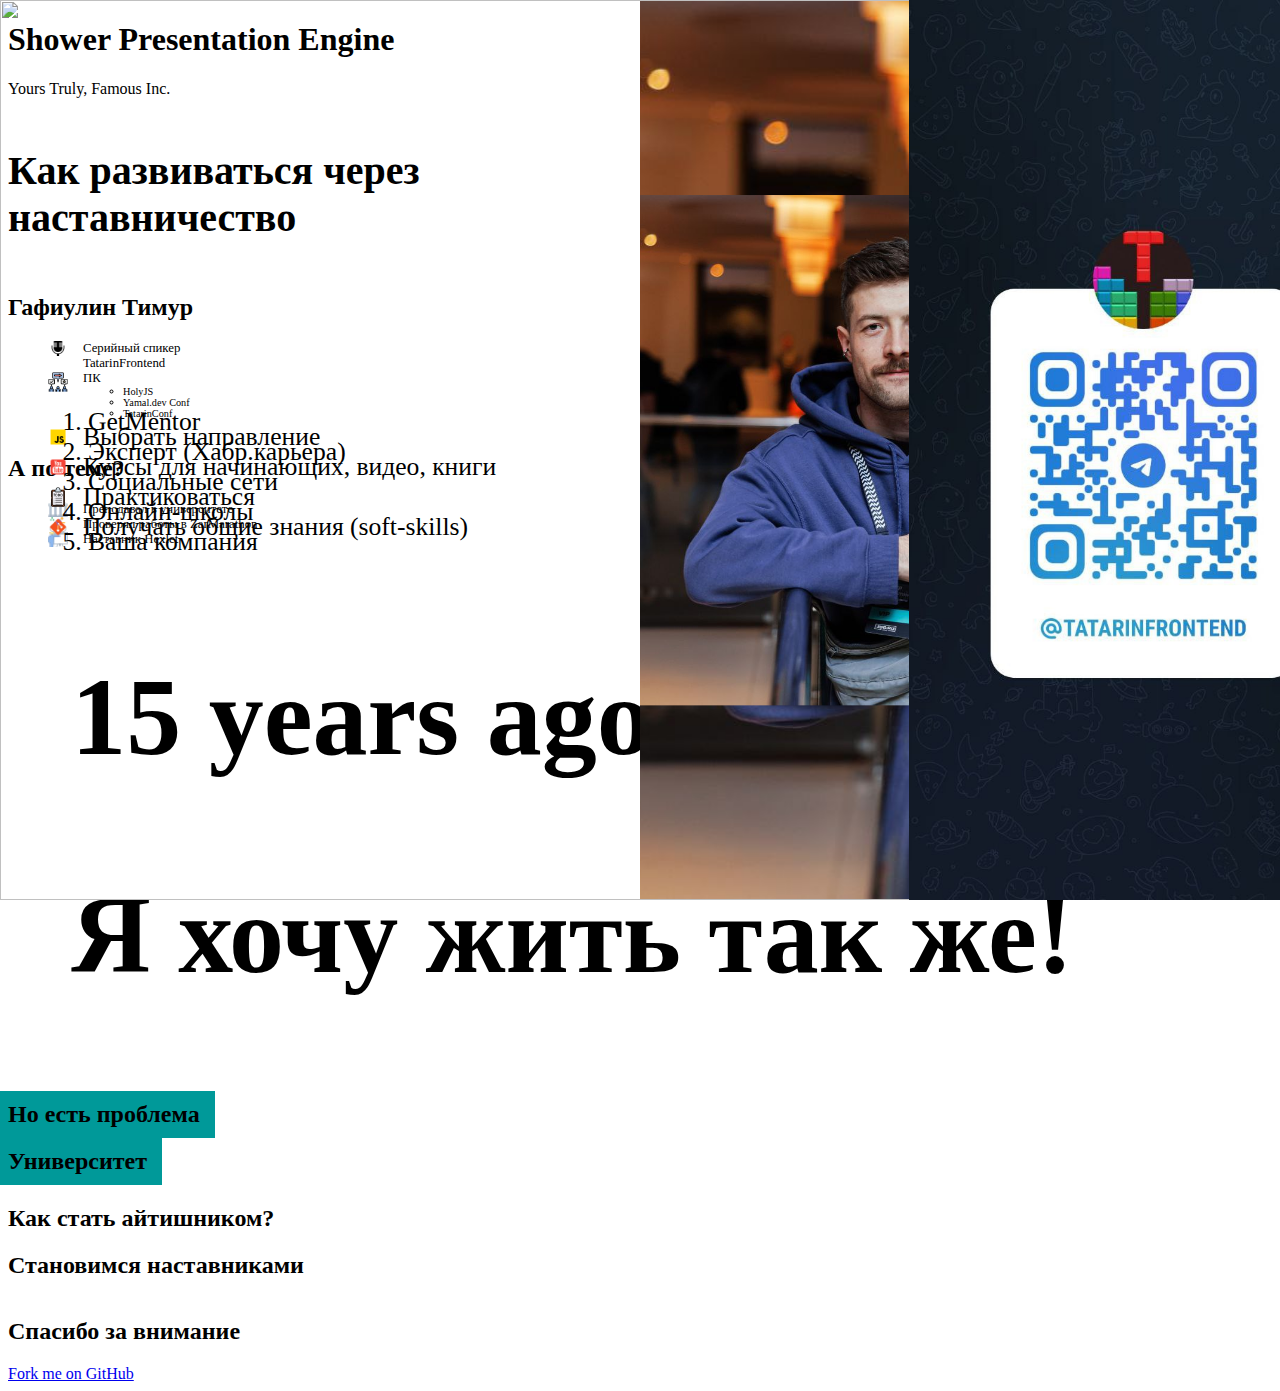
==== index.html @ b048e574 "init" ====
<!DOCTYPE html>
<html lang="en">
<head>
    <title>Shower Presentation Engine</title>
    <meta charset="utf-8">
    <meta name="viewport" content="width=device-width, initial-scale=1">
    <link rel="stylesheet" href="node_modules/@shower/ribbon/styles/styles.css">
    <link rel="stylesheet" href="./styles.css">
    <style>
        .shower {
            --slide-ratio: calc(16 / 9);
        }
    </style>
</head>
<body class="shower list">

    <header class="caption">
        <h1>Shower Presentation Engine</h1>
        <p>Yours Truly, Famous Inc.</p>
    </header>

    <section class="slide text-with-image">
        <div>
            <h2 style="font-size: 40px;">Как развиваться через наставничество</h2>
        </div>
        <img src="./pictures/avatar.png" alt="Avatar" style="height: 100%; width: auto;">
    </section>

    <section class="slide text-with-image">
        <div>
            <h2>Гафиулин Тимур</h2>
            <ul class="icons next">
                <li class="icon podcast">Серийный спикер</li>
                <li class="icon twitter next">TatarinFrontend</li>
                <li class="icon culture next" style="background-position: 0 5%;">ПК<ul>
                    <li class="next">HolyJS</li>
                    <li class="next">Yamal.dev Conf</li>
                    <li class="next">TatarinConf</li>
                </ul></li>
            </ul>
        </div>
        <img class="present-img" src="./pictures/avatar.png" alt="Avatar">
    </section>

    <section class="slide text-with-image">
        <div>
            <h2>А по теме?</h2>
            <ul class="icons next">
                <li class="icon university">Преподавал в университете</li>
                <li class="icon marathon next">Проверял работы в ZarMarathon</li>
                <li class="icon teacher next">Наставник Hexlet</li>
            </ul>
        </div>
        <img class="present-img" src="./pictures/avatar.png" alt="Avatar">
    </section>

    <section class="slide">
        <h2 class="shout shrink">15 years ago</h2>
    </section>

    <section class="slide h-fullimage">
        <img src="./pictures/productive.png">
    </section>

    <section class="slide">
        <h2 class="shout shrink">Я хочу жить так же!</h2>
    </section>

    <section class="slide h-fullimage">
        <h2 class="shrink">Но есть проблема</h2>
        <img src="./pictures/rodigino.jpeg">
    </section>

    <section class="slide h-fullimage">
        <h2 class="shrink">Университет</h2>
        <img src="./pictures/university.jpeg">
    </section>


    <section class="slide">
        <div>
            <h2>Как стать айтишником?</h2>
            <ul class="icons center">
                <li class="icon javascript next">Выбрать направление</li>
                <li class="icon youtube next">Курсы для начинающих, видео, книги</li>
                <li class="icon todo next">Практиковаться</li>
                <li class="icon git next">Получать общие знания (soft-skills)</li>
            </ul>
        </div>
    </section>


    <section class="slide">
        <div>
            <h2>Становимся наставниками</h2>
            <ul class="center">
                <ol>
                    <li class="next">GetMentor</li>
                    <li class="next">Эксперт (Хабр.карьера)</li>
                    <li class="next">Социальные сети</li>
                    <li class="next">Онлайн-школы</li>
                    <li class="next">Ваша компания</li>
                </ol>
            </ul>
        </div>
    </section>

    <section class="slide text-with-image">
        <div>
            <h2 class="shrink">Спасибо за внимание</h2>
        </div>
        <img src="./pictures/qr_telegram.jpg" alt="Avatar" style="height: 100%; left: 71%; width: auto;">
    </section>

    <footer class="badge">
        <a href="https://github.com/shower/shower">Fork me on GitHub</a>
    </footer>

    <div class="progress"></div>

    <script src="node_modules/@shower/core/dist/shower.js"></script>
    <!-- Copyright © 2023 Yours Truly, Famous Inc. -->

</body>
</html>
---- styles.css ----
@import url('./icons/icons.css');

.slide h2 {
    color: #000;
}

.paddings {
    padding: 0;
}

/* .slide:first-of-type:after {
    background: none;
    color: transparent
}

.slide:after {
    top: auto;
    bottom: -10px;
    left: 30px;
    right: auto;
    background: none;
    color: #000;
} */

.slide .shout {
    font-size: 110px;
    padding: 0 5%;
    box-sizing: border-box;
}

.slide.label-header h2 {
    display: inline-block;
    background: rgba(60,122,110,0.8);
    padding: 12px;
    font-family: 'Actay Wide', sans-serif;
    font-size: 35px;
    color: #efefef;
}

.slide.label-header h2.shout {
    margin-left: 0;
    padding: 20px 0;
    font-size: 52px;
    color: #efefef;
    border: none;
    background: none;
}

.slide.label-header.bg h2 {
    background: none;
    padding: 0;
    color: #efefef;
}

.bg10 img {
    height: auto!important;
    width: 70%;
}

.bg8 img {
    height: auto!important;
    width: 40%;
}

.slide {
    padding: 35px var(--slide-side) 0;
}

.h-image img {
    position: absolute;
    top: 50%;
    left: 50%;
    transform: translate(-50%, -50%);
    max-height: 320px;
}

.h-fullimage h2 {
    position: relative;
    z-index: 1;
    background-color: #009999;
    display: inline-block;
    padding: 10px 15px;
    margin: 0 -15px;
}

.h-fullimage img {
    position: absolute;
    top: 50%;
    left: 50%;
    transform: translate(-50%, -50%);
    height: 100%;
    width: 100%;
    object-fit: cover;
    z-index: 0;
}

.double-image {
    display: flex;
    padding: 0;
}

.double-image img {
    width: 50%;
    height: 100%;
    object-fit: cover;
}

.text-with-image {
    padding: 0;
    display: flex;
}

.text-with-image > *:first-child {
    padding: 75px 0 75px calc(var(--slide-side) / 2);
    align-self: center;
    width: 50%;
    box-sizing: border-box;
}

.text-with-image > img {
    height: auto;
    width: 50%;
    position: absolute;
    top: 50%;
    left: 50%;
    transform: translateY(-50%);
}

.present-img {
    max-width: 40%;
    left: 55%;
}

li {
    font-size: 80%;
}

#slide55::after,
#slide56::after {
    visibility: hidden;
}

ul.center {
    position: absolute;
    top: 50%;
    transform: translateY(-50%);
font-size: 2rem;
}
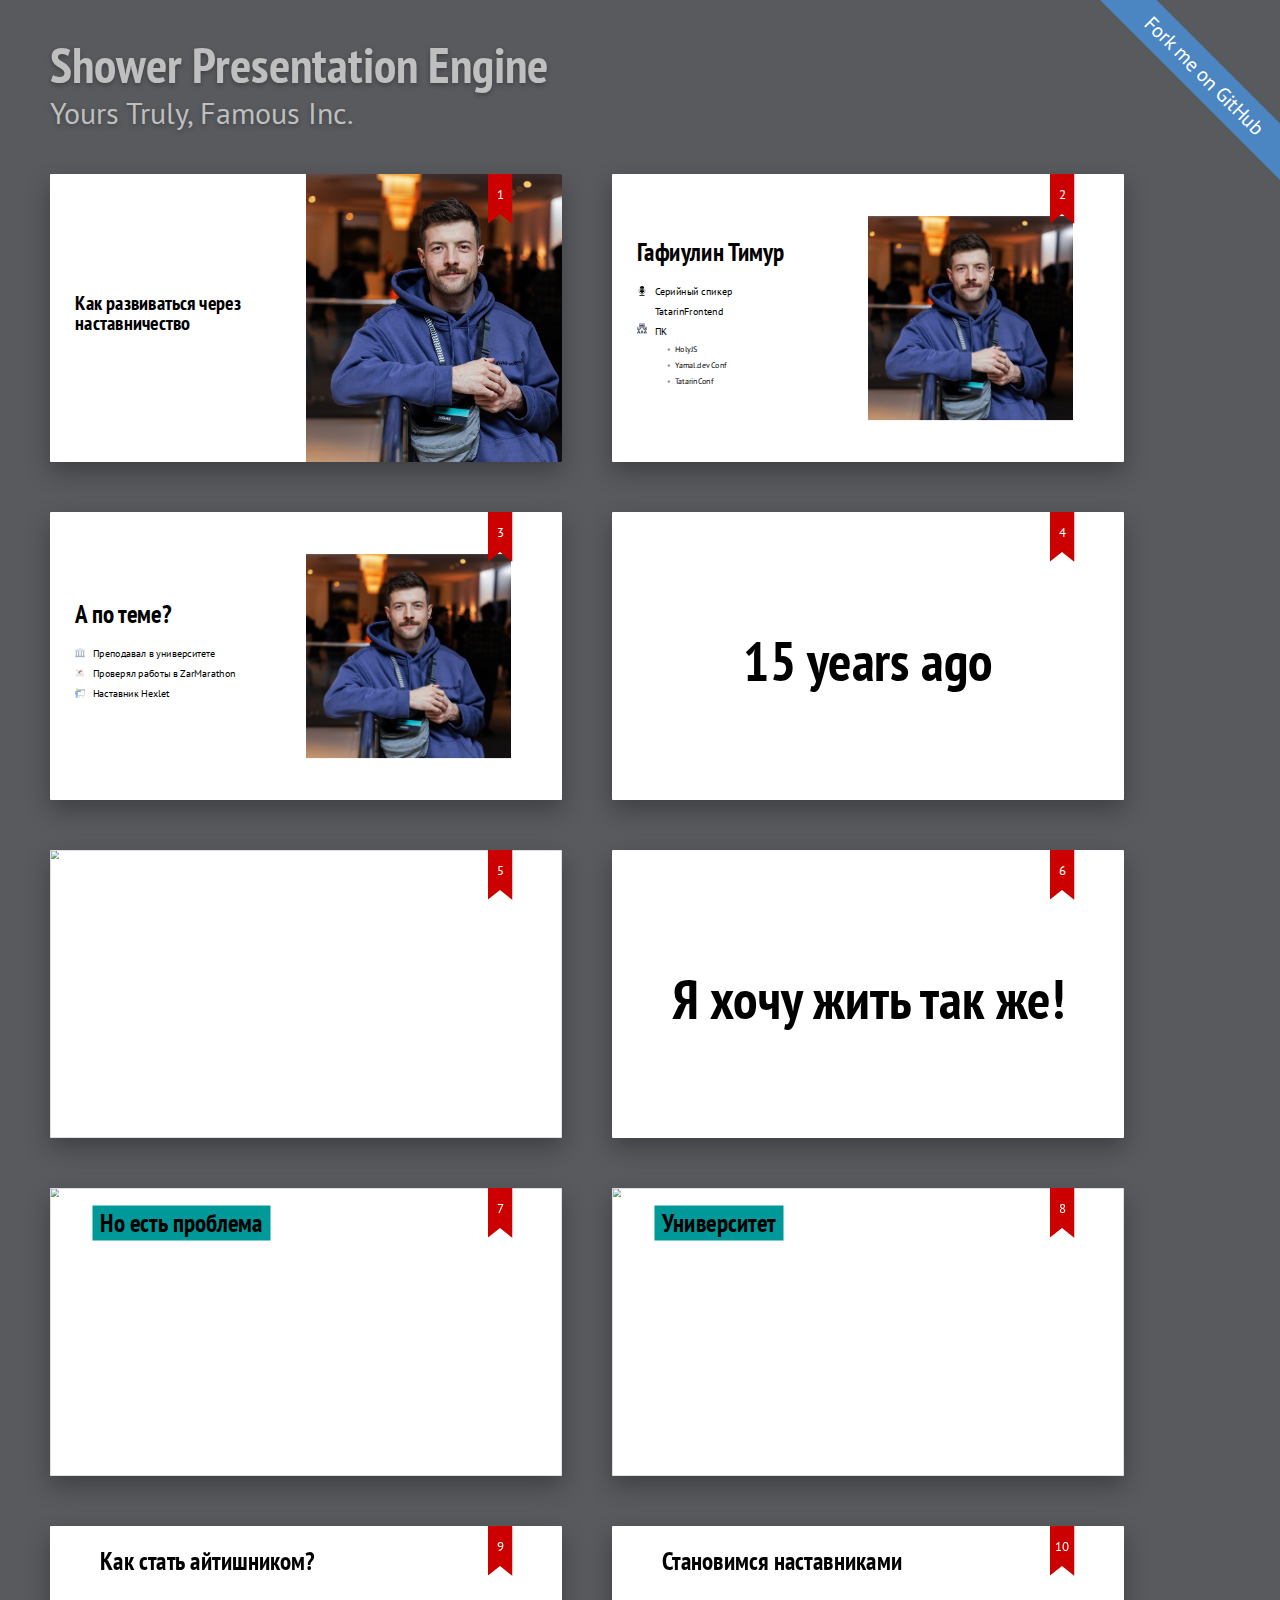
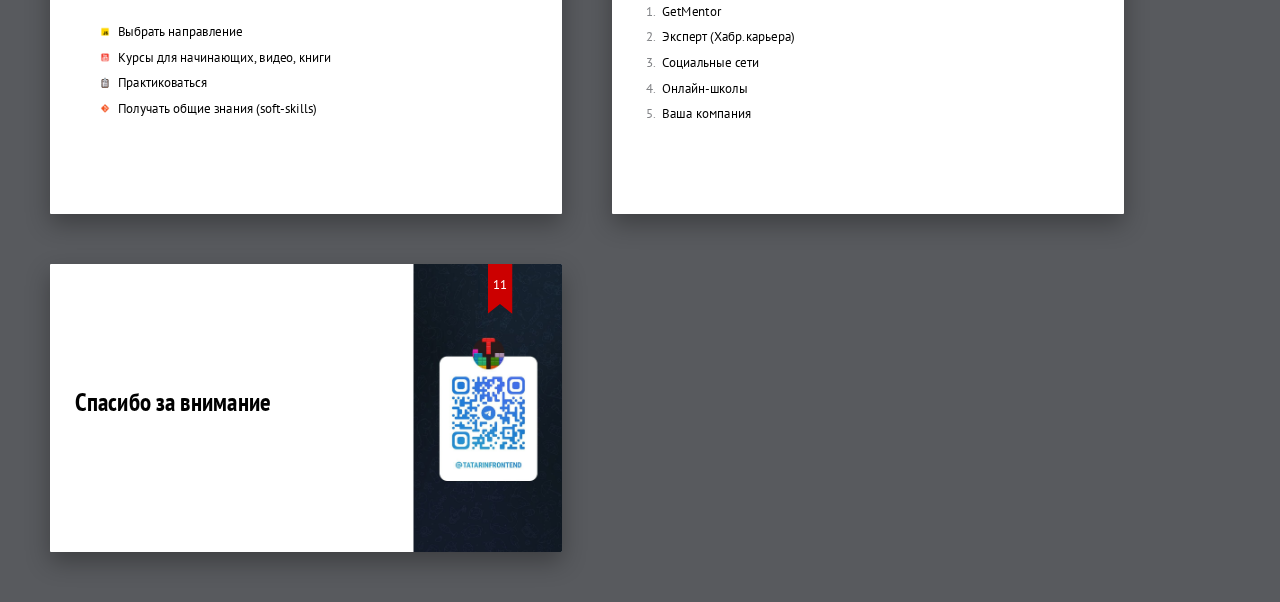
==== commit e6c30834: "Updates" ====
--- a/index.html
+++ b/index.html
@@ -4,7 +4,7 @@
     <title>Shower Presentation Engine</title>
     <meta charset="utf-8">
     <meta name="viewport" content="width=device-width, initial-scale=1">
-    <link rel="stylesheet" href="node_modules/@shower/ribbon/styles/styles.css">
+    <link rel="stylesheet" href="shower/themes/ribbon/styles/styles.css">
     <link rel="stylesheet" href="./styles.css">
     <style>
         .shower {
@@ -118,7 +118,7 @@
 
     <div class="progress"></div>
 
-    <script src="node_modules/@shower/core/dist/shower.js"></script>
+    <script src="shower/shower.js"></script>
     <!-- Copyright © 2023 Yours Truly, Famous Inc. -->
 
 </body>
--- a/shower/themes/ribbon/styles/styles.css
+++ b/shower/themes/ribbon/styles/styles.css
@@ -0,0 +1,9 @@
+/* Styles */
+
+@import 'fonts.css';
+@import 'shower/shower.css';
+@import 'blocks/badge.css';
+@import 'blocks/caption.css';
+@import 'blocks/progress.css';
+@import 'blocks/region.css';
+@import 'slide/slide.css';
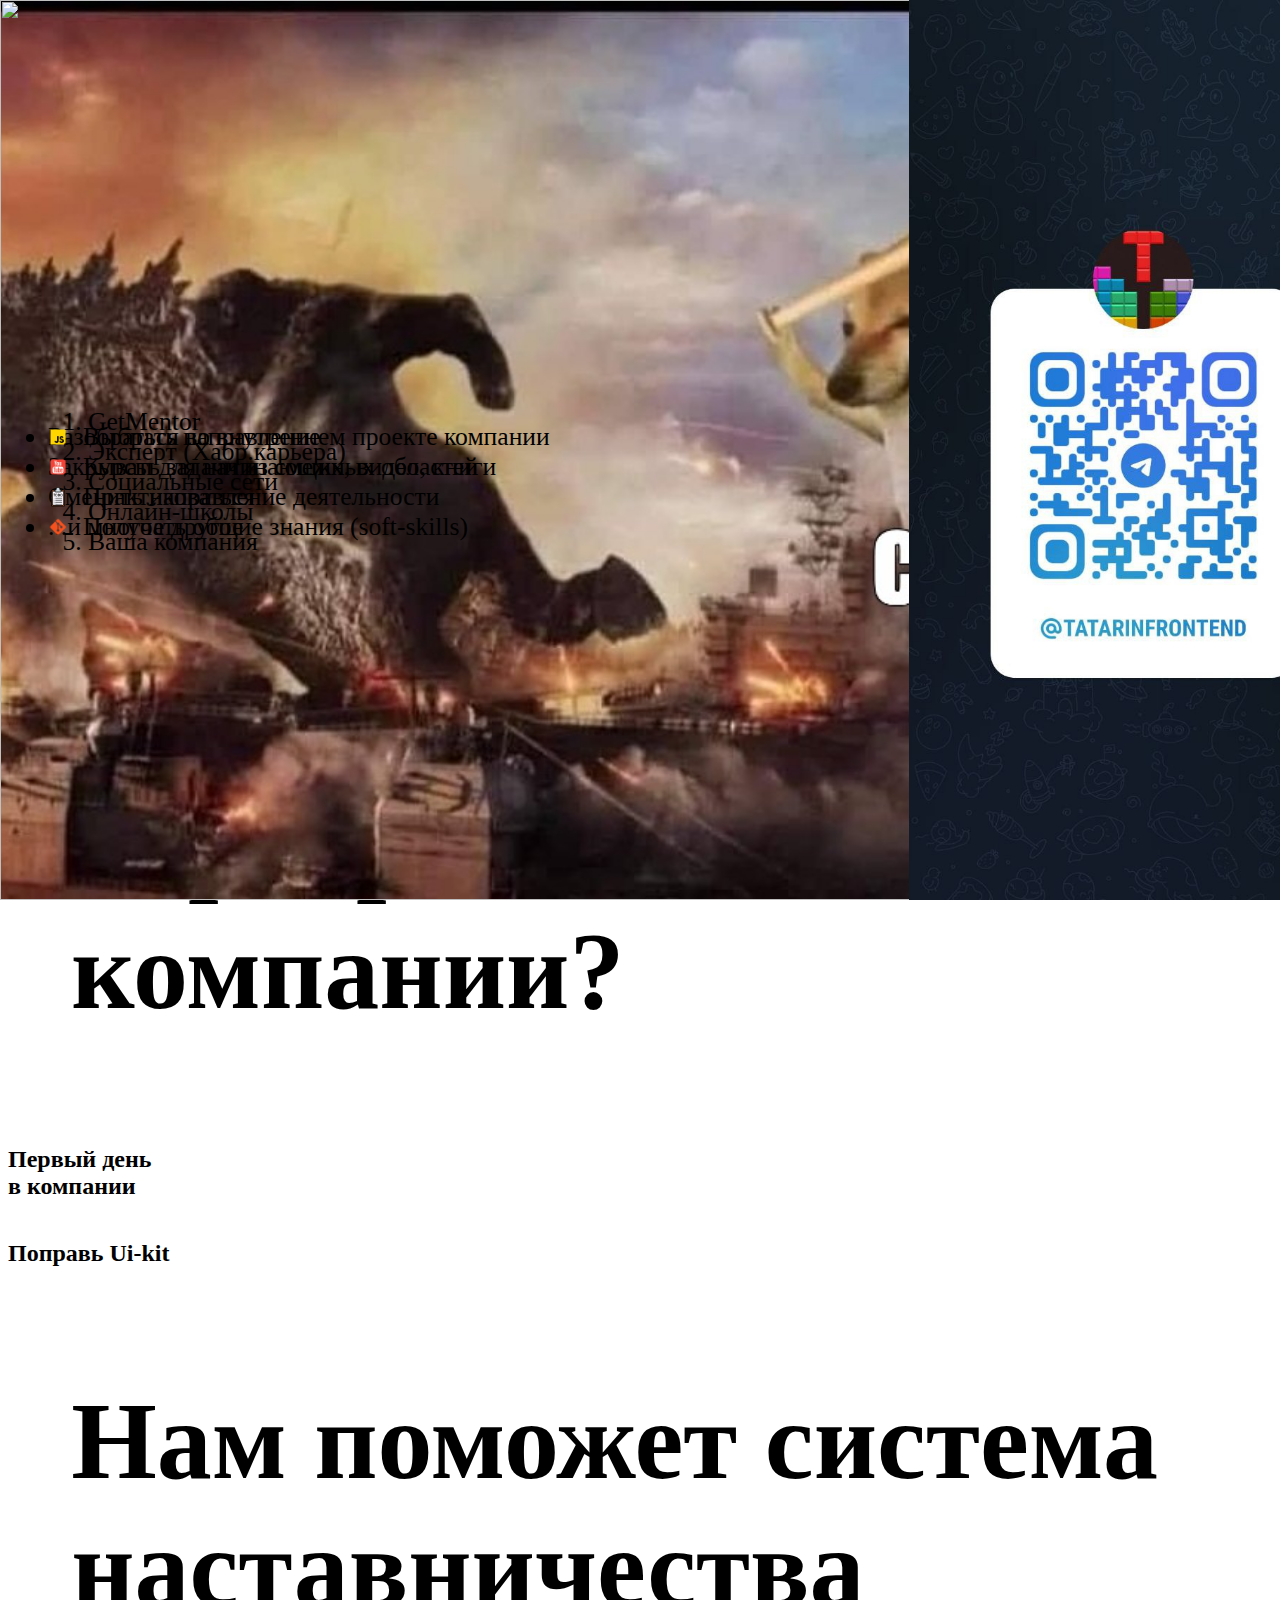
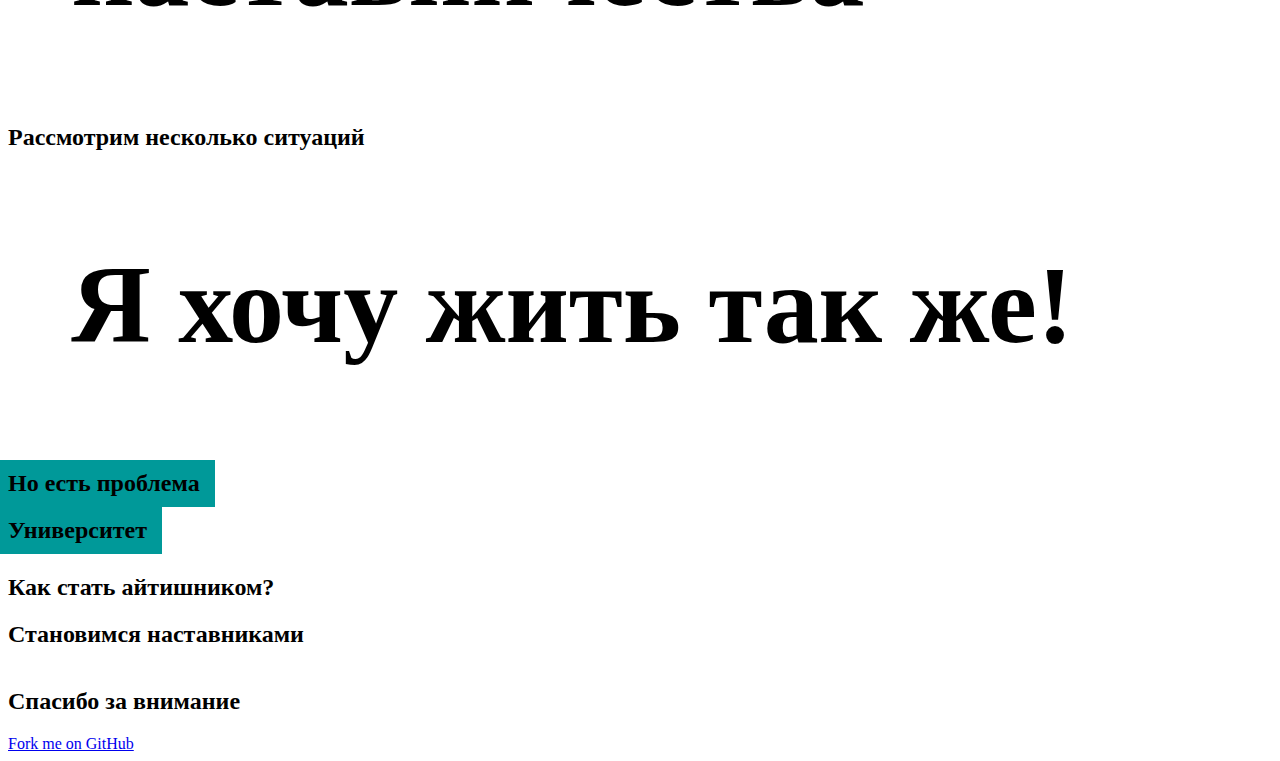
==== commit fcf6ae2c: "step1" ====
--- a/index.html
+++ b/index.html
@@ -4,7 +4,7 @@
     <title>Shower Presentation Engine</title>
     <meta charset="utf-8">
     <meta name="viewport" content="width=device-width, initial-scale=1">
-    <link rel="stylesheet" href="shower/themes/ribbon/styles/styles.css">
+    <link rel="stylesheet" href="node_modules/@shower/ribbon/styles/styles.css">
     <link rel="stylesheet" href="./styles.css">
     <style>
         .shower {
@@ -21,7 +21,7 @@
 
     <section class="slide text-with-image">
         <div>
-            <h2 style="font-size: 40px;">Как развиваться через наставничество</h2>
+            <h2 style="font-size: 40px;">Системы наставничества в IT-компаниях</h2>
         </div>
         <img src="./pictures/avatar.png" alt="Avatar" style="height: 100%; width: auto;">
     </section>
@@ -31,7 +31,7 @@
             <h2>Гафиулин Тимур</h2>
             <ul class="icons next">
                 <li class="icon podcast">Серийный спикер</li>
-                <li class="icon twitter next">TatarinFrontend</li>
+                <li class="icon telegram next">TatarinFrontend</li>
                 <li class="icon culture next" style="background-position: 0 5%;">ПК<ul>
                     <li class="next">HolyJS</li>
                     <li class="next">Yamal.dev Conf</li>
@@ -47,7 +47,7 @@
             <h2>А по теме?</h2>
             <ul class="icons next">
                 <li class="icon university">Преподавал в университете</li>
-                <li class="icon marathon next">Проверял работы в ZarMarathon</li>
+                <li class="icon marathon next">Занимался обучением стажёров</li>
                 <li class="icon teacher next">Наставник Hexlet</li>
             </ul>
         </div>
@@ -55,8 +55,48 @@
     </section>
 
     <section class="slide">
-        <h2 class="shout shrink">15 years ago</h2>
+        <h2 class="shout shrink">Как выглядит карьерный путь в IT-компании?</h2>
     </section>
+
+    <section class="slide text-with-image">
+        <div>
+            <h2 class="shrink">Первый день<br />в компании</h2>
+        </div>
+        <img src="./pictures/stacher.jpg" alt="Avatar" style="height: 100%; left: 50%; top: 52%; width: auto;">
+    </section>
+
+    <section class="slide text-with-image">
+        <div>
+            <h2 class="shrink">Поправь Ui-kit</h2>
+        </div>
+        <img src="./pictures/ui-kit.webp" alt="Avatar" style="height: 100%; left: 40%; top: 52%; width: auto;">
+    </section>
+
+    <section class="slide h-fullimage">
+        <img src="./pictures/change-team.jpg" alt="Avatar">
+    </section>
+
+    <section class="slide h-fullimage">
+        <img src="./pictures/change-stack.jpg" alt="Avatar">
+    </section>
+
+    <section class="slide">
+        <h2 class="shout shrink">Нам поможет система наставничества</h2>
+    </section>
+
+    <section class="slide">
+        <div>
+            <h2>Рассмотрим несколько ситуаций</h2>
+            <ul class=" center">
+                <li class="icon next">Разобраться во внутреннем проекте компании</li>
+                <li class="icon next">Закрывать задачи из смежных областей</li>
+                <li class="icon next">Сменить направление деятельности</li>
+                <li class="icon next">...и многое другое</li>
+            </ul>
+        </div>
+    </section>
+
+
 
     <section class="slide h-fullimage">
         <img src="./pictures/productive.png">
@@ -118,7 +158,7 @@
 
     <div class="progress"></div>
 
-    <script src="shower/shower.js"></script>
+    <script src="node_modules/@shower/core/dist/shower.js"></script>
     <!-- Copyright © 2023 Yours Truly, Famous Inc. -->
 
 </body>
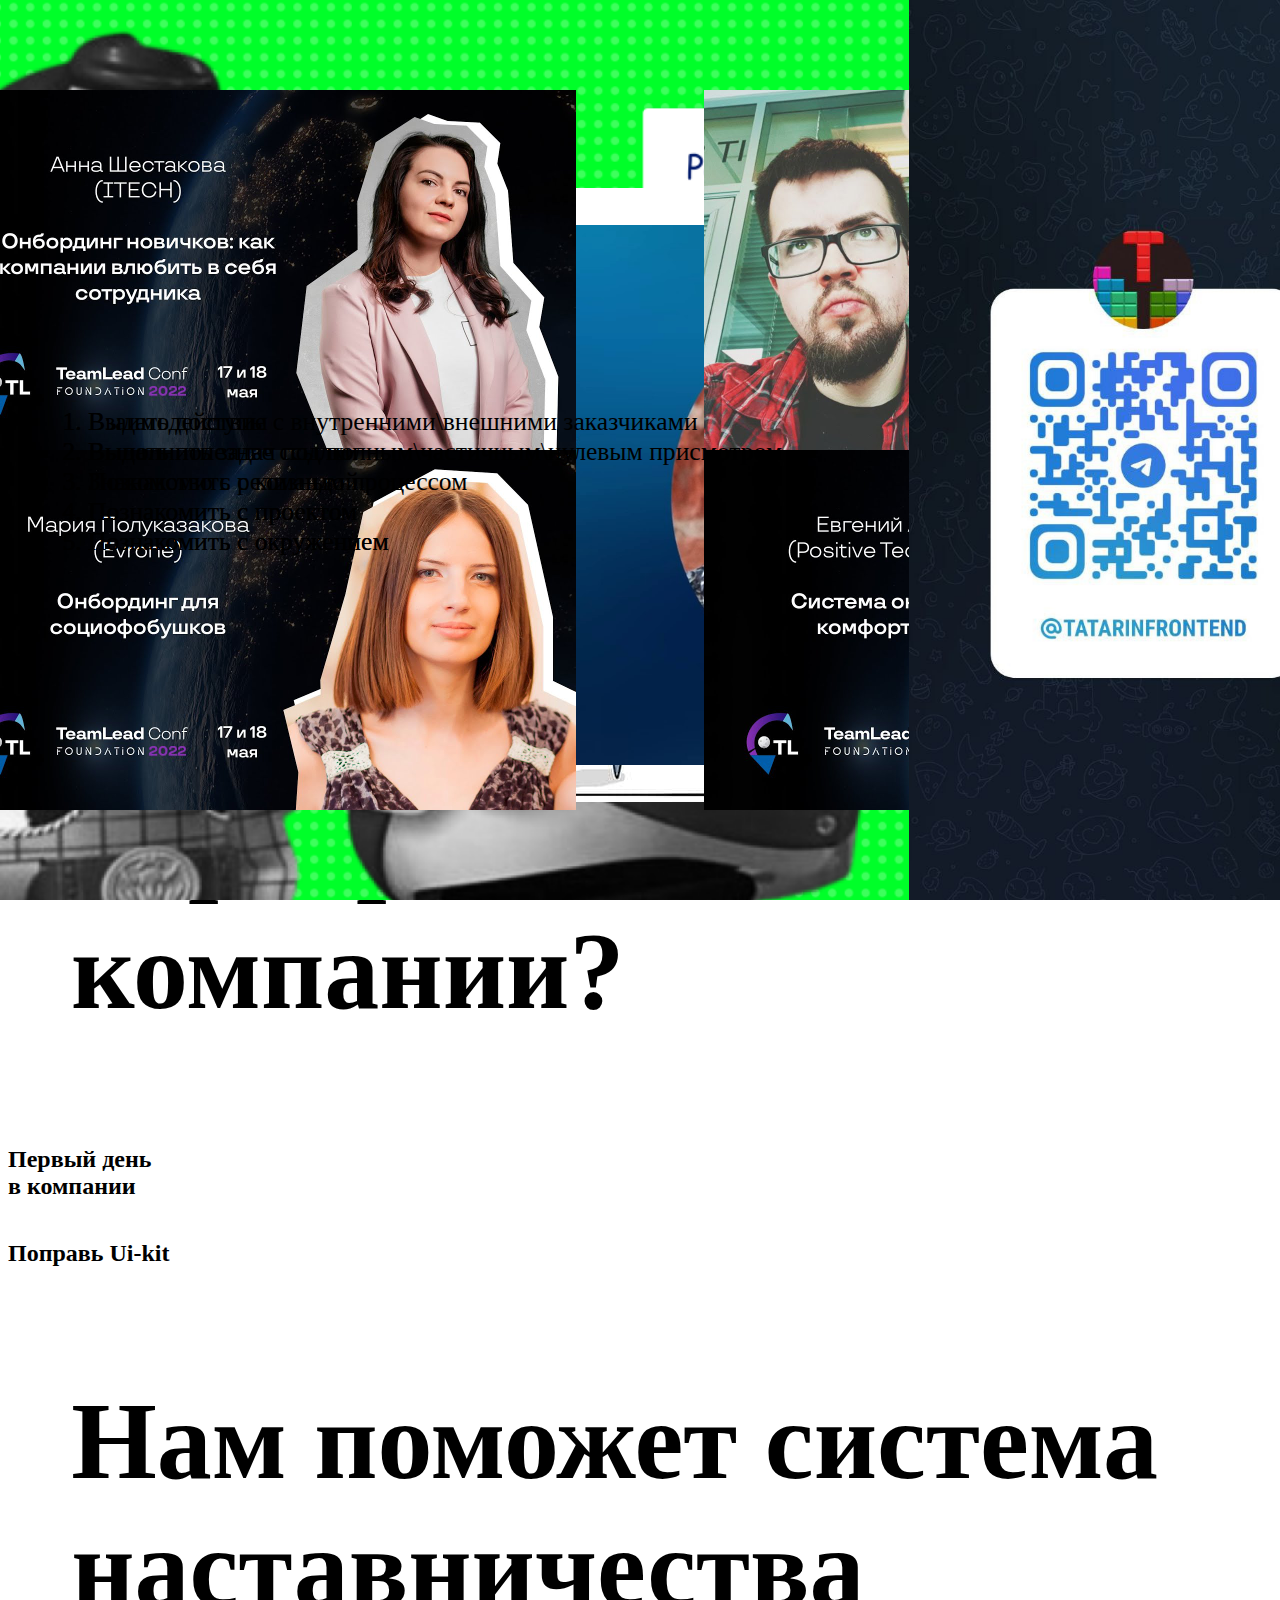
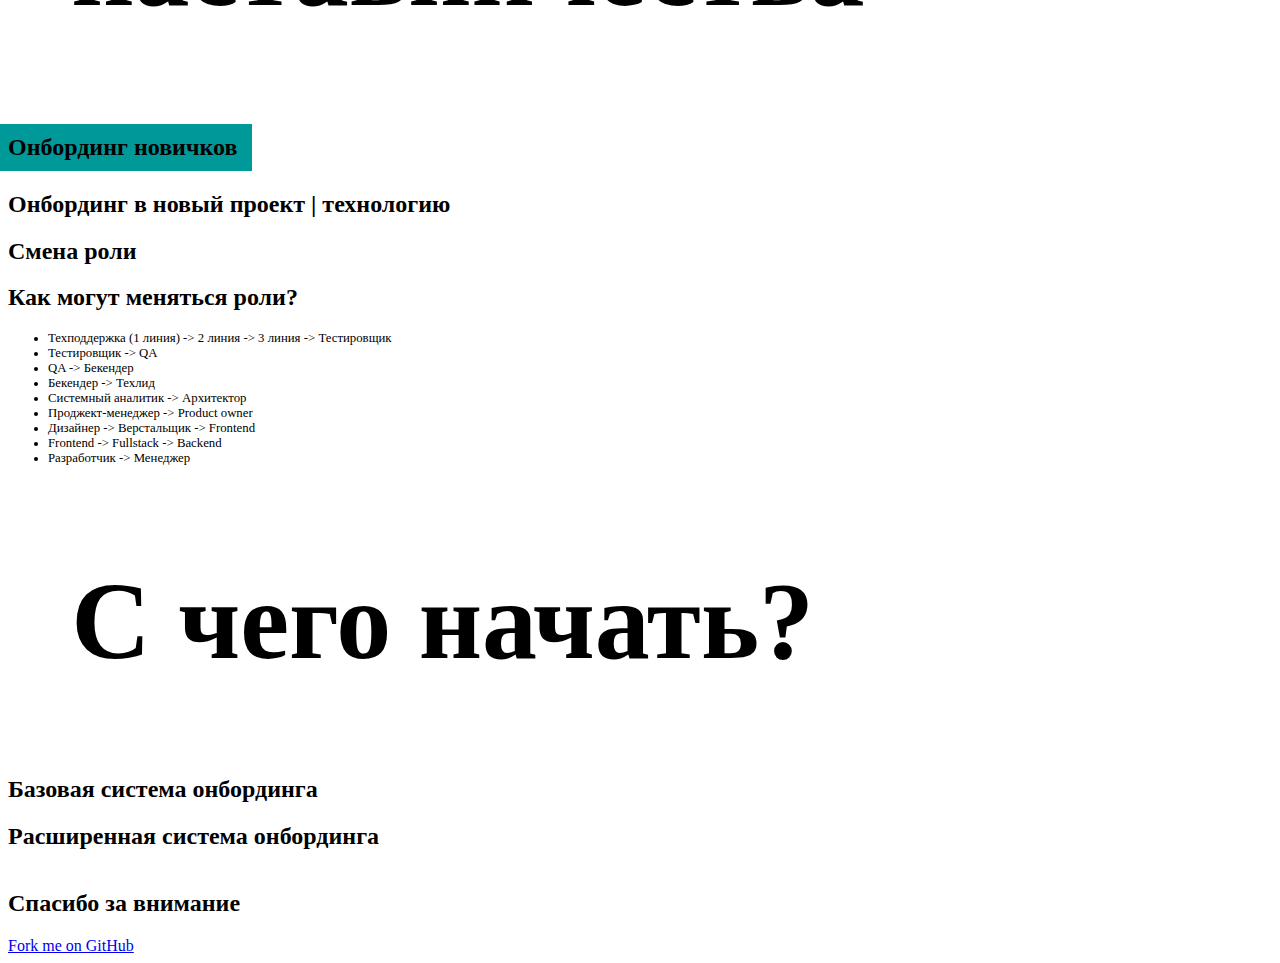
==== commit 4aaaa686: "Итерацият2" ====
--- a/index.html
+++ b/index.html
@@ -84,62 +84,78 @@
         <h2 class="shout shrink">Нам поможет система наставничества</h2>
     </section>
 
+    <section class="slide h-fullimage">
+        <h2 class="shrink">Онбординг новичков</h2>
+
+        <img src="./pictures/onbording.png" alt="Avatar">
+    </section>
+
+    <section class="slide h-image">
+        <h2 class="shrink">Онбординг в новый проект | технологию</h2>
+
+        <img src="./pictures/onboarding_project.jpg" alt="Avatar">
+    </section>
+
+    <section class="slide h-image">
+        <h2 class="shrink">Смена роли</h2>
+        <img src="./pictures/new_role.jpg" alt="Avatar" style="max-height: 70%; top: 55%;">
+    </section>
+
     <section class="slide">
         <div>
-            <h2>Рассмотрим несколько ситуаций</h2>
-            <ul class=" center">
-                <li class="icon next">Разобраться во внутреннем проекте компании</li>
-                <li class="icon next">Закрывать задачи из смежных областей</li>
-                <li class="icon next">Сменить направление деятельности</li>
-                <li class="icon next">...и многое другое</li>
+            <h2>Как могут меняться роли?</h2>
+                <ul>
+                    <li class="next">Техподдержка (1 линия)<span class="next"> -> 2 линия</span><span class="next"> -> 3 линия</span><span class="next"> -> Тестировщик</span></li>
+                    <li class="next">Тестировщик<span class="next"> -> QA</span></li>
+                    <li class="next">QA<span class="next"> ->  Бекендер</span></li>
+                    <li class="next">Бекендер<span class="next"> -> Техлид</span></li>
+                    <li class="next">Системный аналитик<span class="next"> -> Архитектор</span></li>
+                    <li class="next">Проджект-менеджер<span class="next"> -> Product owner</span></li>
+                    <li class="next">Дизайнер<span class="next"> -> Верстальщик</span><span class="next"> -> Frontend</span></li>
+                    <li class="next">Frontend<span class="next"> -> Fullstack</span><span class="next"> -> Backend</span></li>
+                    <li class="next">Разработчик<span class="next"> -> Менеджер</span></li>
             </ul>
         </div>
     </section>
 
+    <section class="slide">
+        <h2 class="shout shrink">С чего начать?</h2>
+    </section>
 
+    <section class="slide h-image">
+        <img src="./pictures/onboarding5.jpg" alt="Avatar" style="max-height: 60%; top: 55%;">
+        <img src="./pictures/onboarding1.jpg" class="next" alt="Avatar" style="max-height: 40%; top: 30%; left: 20%;">
+        <img src="./pictures/onboarding3.jpg" class="next" alt="Avatar" style="max-height: 40%; top: 70%; left: 20%;">
+        <img src="./pictures/onboarding2.jpg" class="next" alt="Avatar" style="max-height: 40%; top: 30%; left: 80%;">
+        <img src="./pictures/onboarding4.jpg" class="next" alt="Avatar" style="max-height: 40%; top: 70%; left: 80%;">
 
-    <section class="slide h-fullimage">
-        <img src="./pictures/productive.png">
     </section>
 
     <section class="slide">
-        <h2 class="shout shrink">Я хочу жить так же!</h2>
-    </section>
-
-    <section class="slide h-fullimage">
-        <h2 class="shrink">Но есть проблема</h2>
-        <img src="./pictures/rodigino.jpeg">
-    </section>
-
-    <section class="slide h-fullimage">
-        <h2 class="shrink">Университет</h2>
-        <img src="./pictures/university.jpeg">
-    </section>
-
-
-    <section class="slide">
         <div>
-            <h2>Как стать айтишником?</h2>
-            <ul class="icons center">
-                <li class="icon javascript next">Выбрать направление</li>
-                <li class="icon youtube next">Курсы для начинающих, видео, книги</li>
-                <li class="icon todo next">Практиковаться</li>
-                <li class="icon git next">Получать общие знания (soft-skills)</li>
+            <h2>Базовая система онбординга</h2>
+            <ul class="center">
+                <ol>
+                    <li class="next">Выдать доступы</li>
+                    <li class="next">Выдать полезнве ссылки</li>
+                    <li class="next">Познакомить с командой</li>
+                    <li class="next">Познакомить с проектом</li>
+                    <li class="next">Познакомить с окружением</li>
+                </ol>
             </ul>
         </div>
     </section>
 
-
     <section class="slide">
         <div>
-            <h2>Становимся наставниками</h2>
+            <h2>Расширенная система онбординга</h2>
             <ul class="center">
                 <ol>
-                    <li class="next">GetMentor</li>
-                    <li class="next">Эксперт (Хабр.карьера)</li>
-                    <li class="next">Социальные сети</li>
-                    <li class="next">Онлайн-школы</li>
-                    <li class="next">Ваша компания</li>
+                    <li class="next">Взаимодействие с внутренними\внешними заказчиками</li>
+                    <li class="next">Выполнить задач под полным\частичным\нулевым присмотром</li>
+                    <li class="next">Знакомство с релизным процессом</li>
+                    <li class="next">Познакомить с проектом</li>
+                    <li class="next">Познакомить с окружением</li>
                 </ol>
             </ul>
         </div>
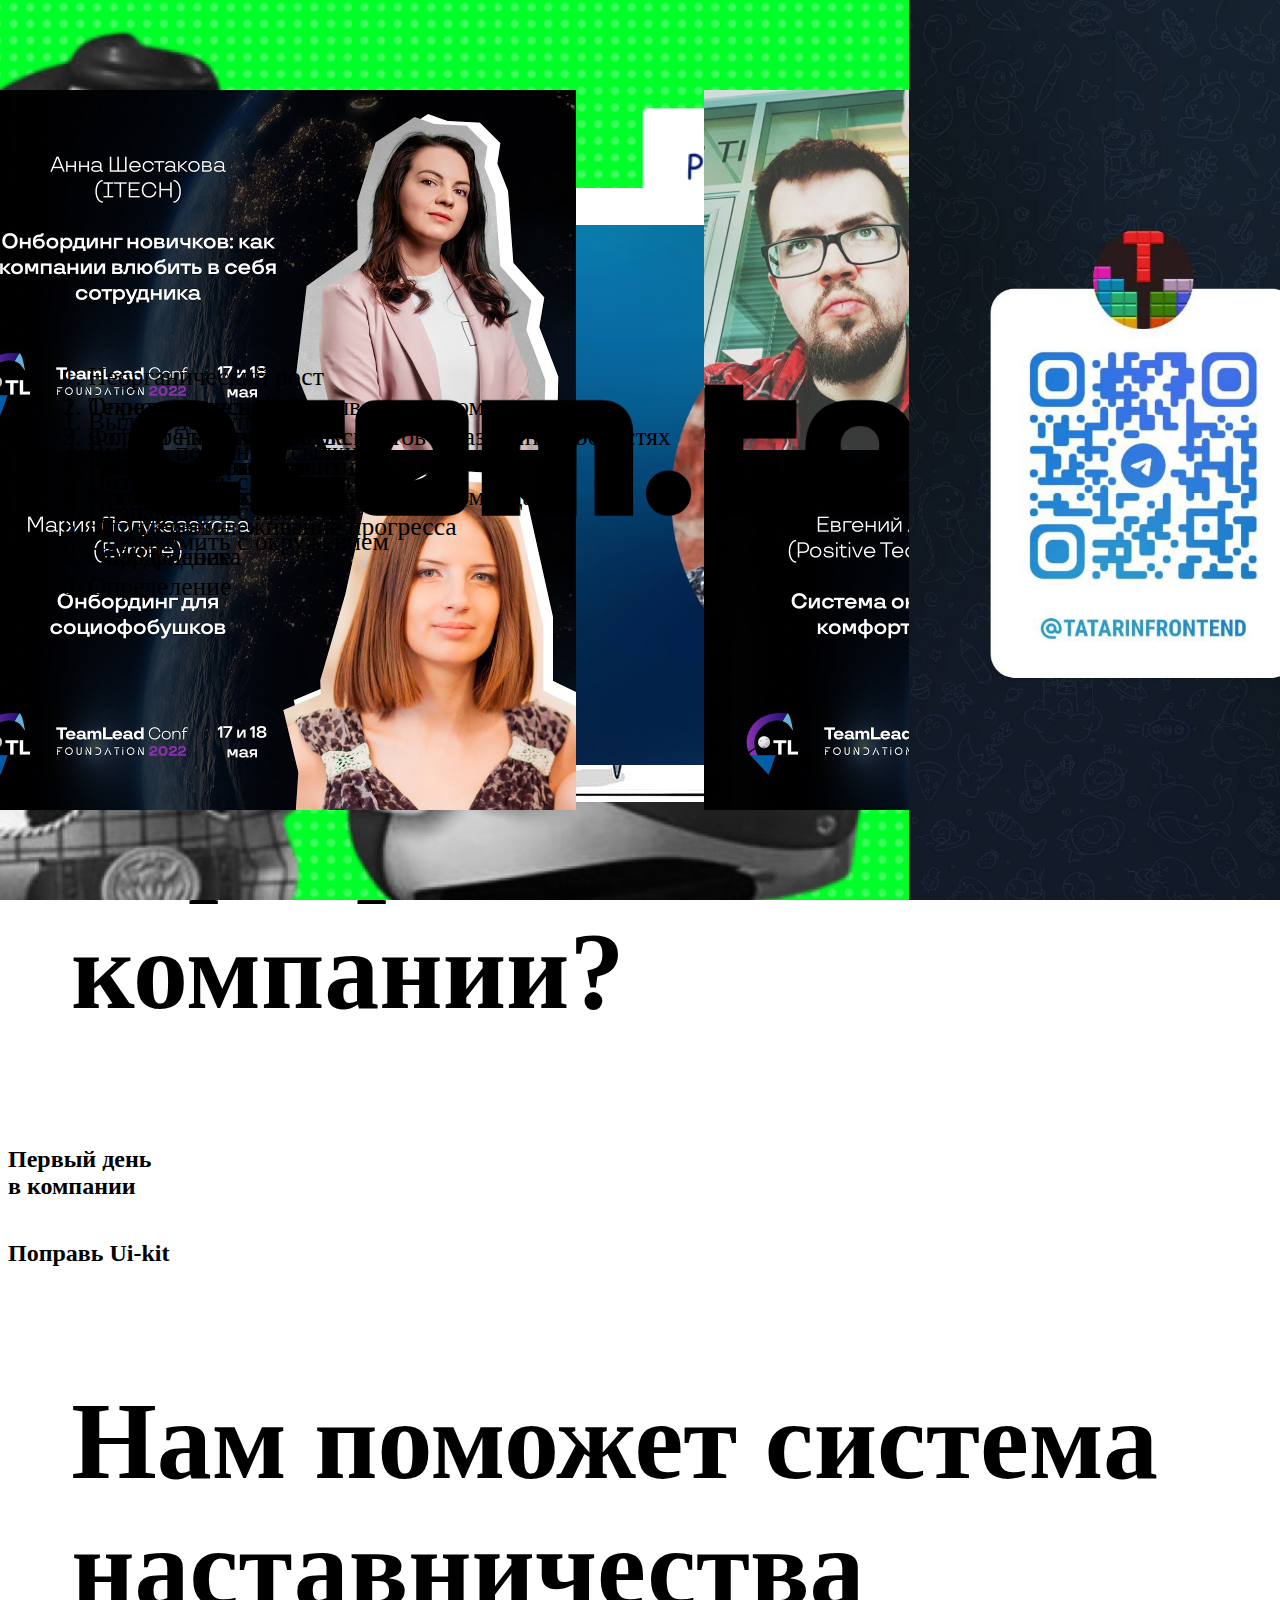
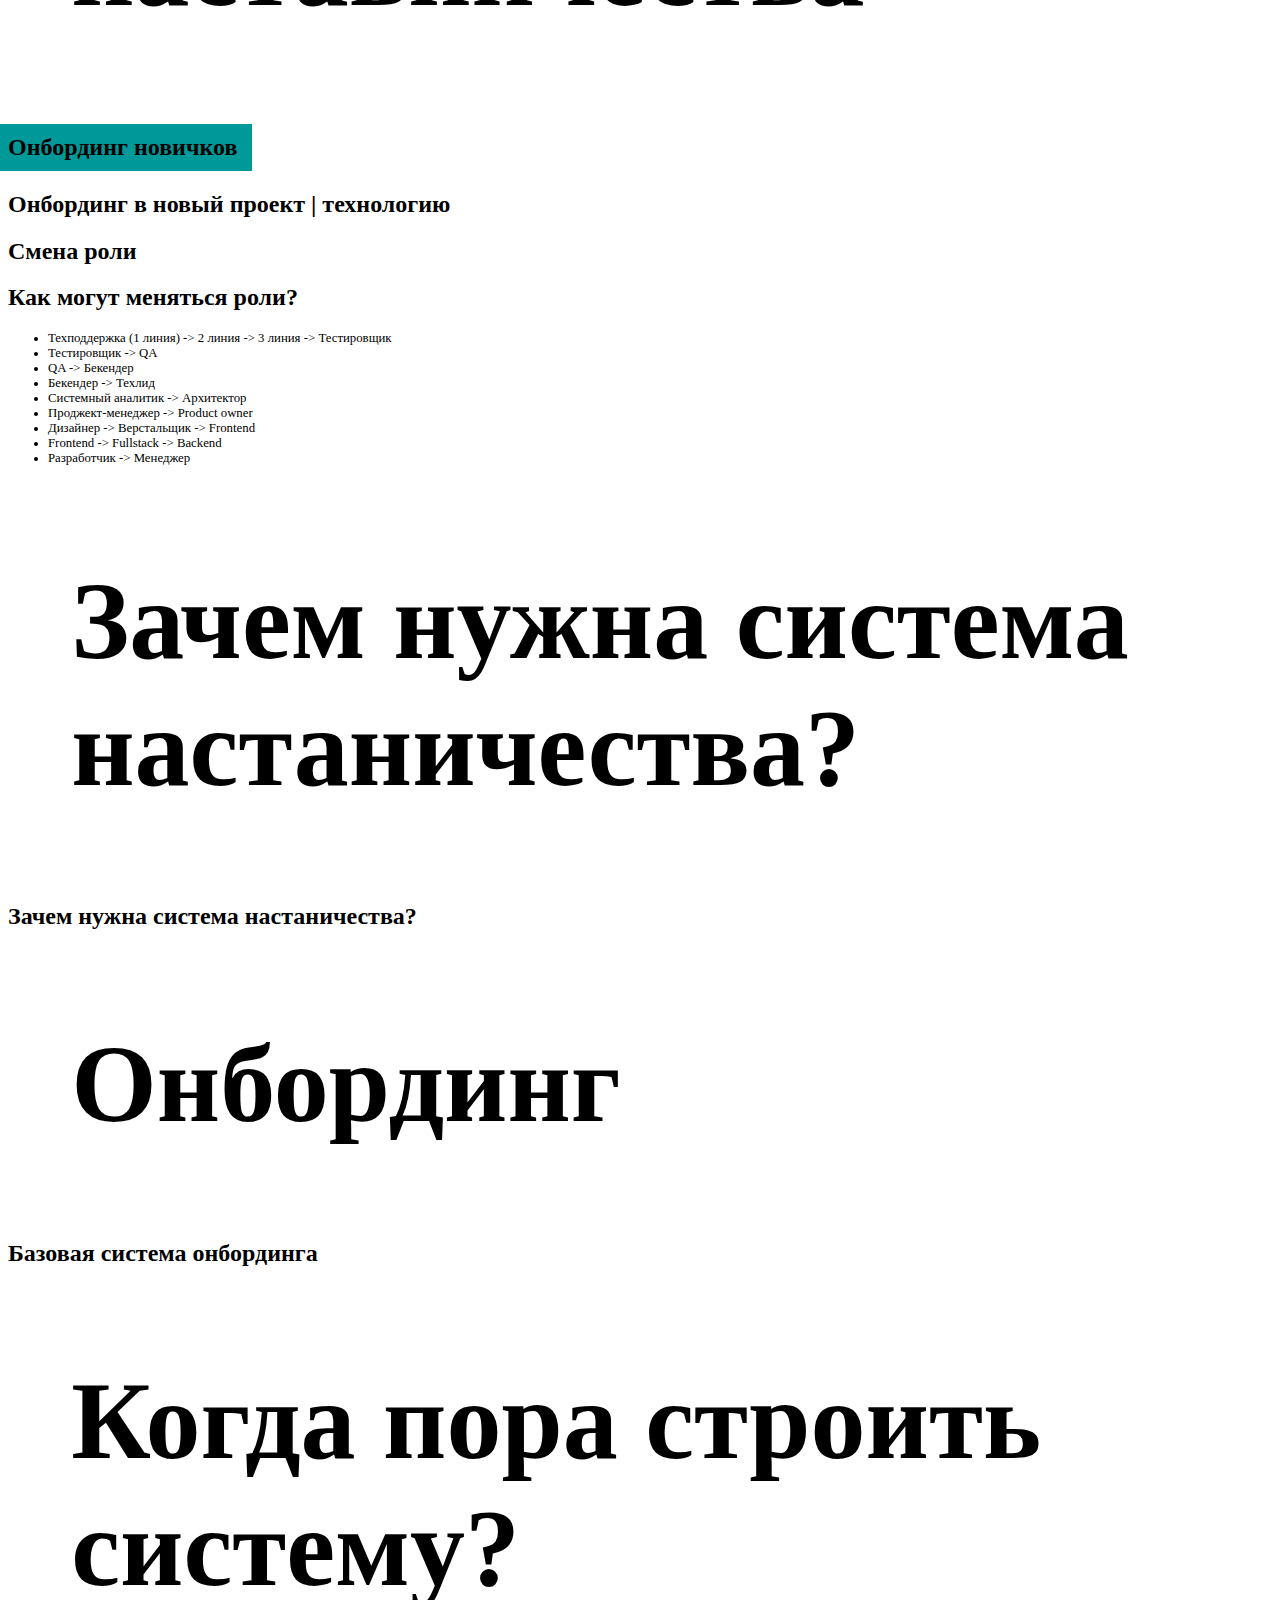
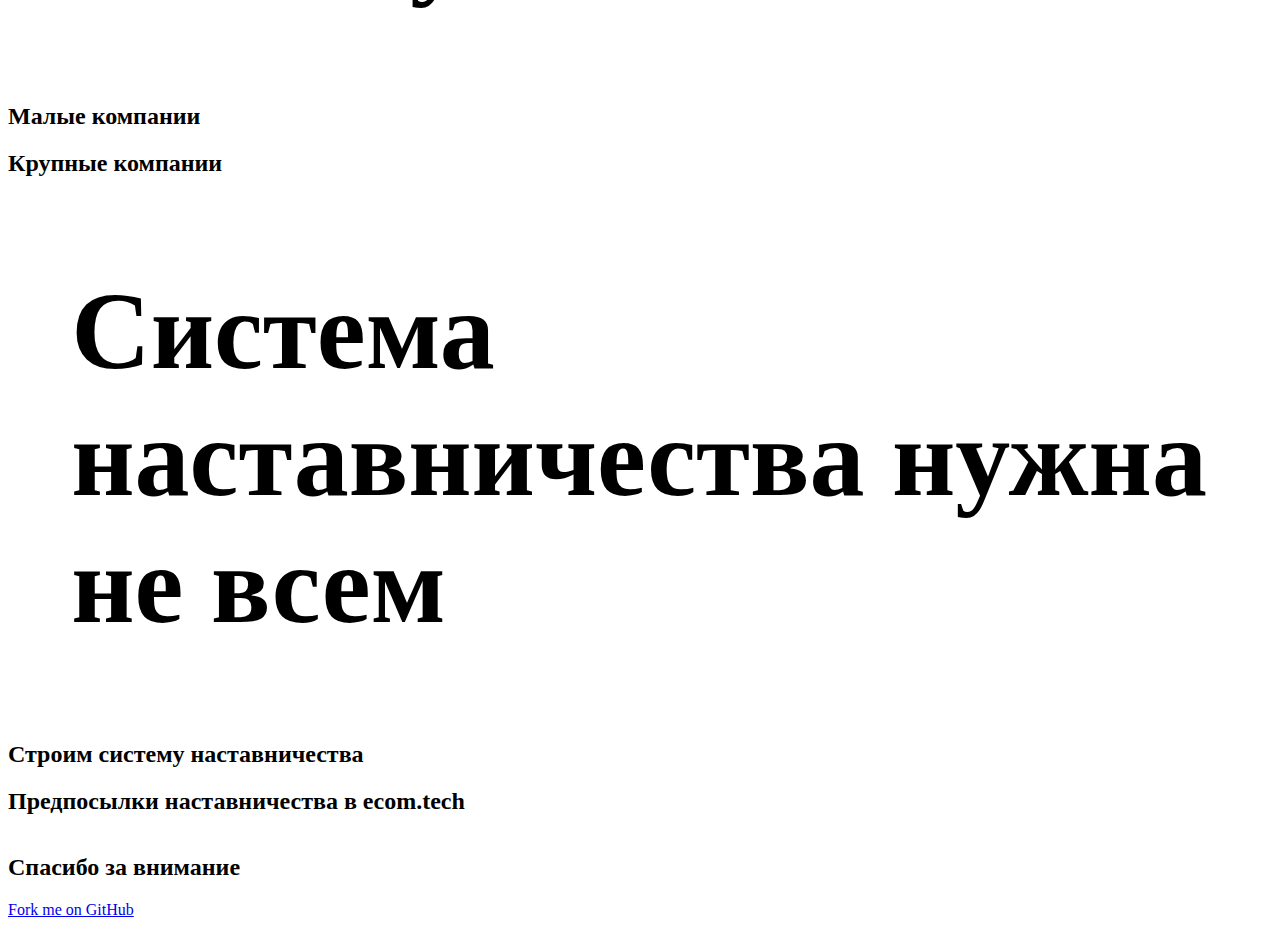
==== commit e1b93f07: "итерация 3" ====
--- a/index.html
+++ b/index.html
@@ -119,7 +119,25 @@
     </section>
 
     <section class="slide">
-        <h2 class="shout shrink">С чего начать?</h2>
+        <h2 class="shout shrink">Зачем нужна система настаничества?</h2>
+    </section>
+
+    <section class="slide">
+        <div>
+            <h2>Зачем нужна система настаничества?</h2>
+            <ul class="center">
+                <ol>
+                    <li class="">Повышение знаний сотрудников</li>
+                    <li class="next">Снижение текучки кадров</li>
+                    <li class="next">Повышение производительности и качества работы</li>
+                    <li class="next">Ускоренная адаптация новых сотрудников</li>
+                </ol>
+            </ul>
+        </div>
+    </section>
+
+    <section class="slide">
+        <h2 class="shout shrink">Онбординг</h2>
     </section>
 
     <section class="slide h-image">
@@ -147,15 +165,70 @@
     </section>
 
     <section class="slide">
-        <div>
-            <h2>Расширенная система онбординга</h2>
-            <ul class="center">
-                <ol>
-                    <li class="next">Взаимодействие с внутренними\внешними заказчиками</li>
-                    <li class="next">Выполнить задач под полным\частичным\нулевым присмотром</li>
-                    <li class="next">Знакомство с релизным процессом</li>
-                    <li class="next">Познакомить с проектом</li>
-                    <li class="next">Познакомить с окружением</li>
+        <h2 class="shout shrink">Когда пора строить систему?</h2>
+    </section>
+
+    <section class="slide">
+        <div>
+            <h2>Малые компании</h2>
+            <ul class="center">
+                <ol>
+                    <li class="next">Низкий бас-фактор</li>
+                    <li class="next">Устаревшие технологии</li>
+                </ol>
+            </ul>
+        </div>
+    </section>
+
+    <section class="slide">
+        <div>
+            <h2>Крупные компании</h2>
+            <ul class="center">
+                <ol>
+                    <li class="next">Рост текучки кадров</li>
+                    <li class="next">Технологический разрыв между командами</li>
+                </ol>
+            </ul>
+        </div>
+    </section>
+
+    <section class="slide">
+        <h2 class="shout shrink">Система наставничества нужна не всем</h2>
+    </section>
+
+    <section class="slide">
+        <div>
+            <h2>Строим систему наставничества</h2>
+            <ul class="center">
+                <ol>
+                    <li class="next">Определение целей</li>
+                    <li class="next">Формат наставничества</li>
+                    <li class="next">Выбор настаников и их обучение</li>
+                    <li class="next">Программа наставничества</li>
+                    <li class="next">Запуск и отслеживание прогресса</li>
+                    <li class="next">Сбор фидбека</li>
+                </ol>
+            </ul>
+        </div>
+    </section>
+
+    <section class="slide h-image">
+        <img src="./pictures/ecom.png" alt="Avatar" style="width: 80%;">
+    </section>
+
+    <section class="slide">
+        <div>
+            <h2>Предпосылки наставничества в ecom.tech</h2>
+            <ul class="center">
+                <ol>
+                    <li class="next">Неорганический рост</li>
+                    <li class="next">Технологический разрыв между командами</li>
+                    <li class="next">Большое количество экспертов в различных областях</li>
+                    <li class="next">20% времени на развитие</li>
+                    <li class="next">Определение</li>
+                    <li class="next">Определение</li>
+                    <li class="next">Определение</li>
+                    <li class="next">Определение</li>
                 </ol>
             </ul>
         </div>
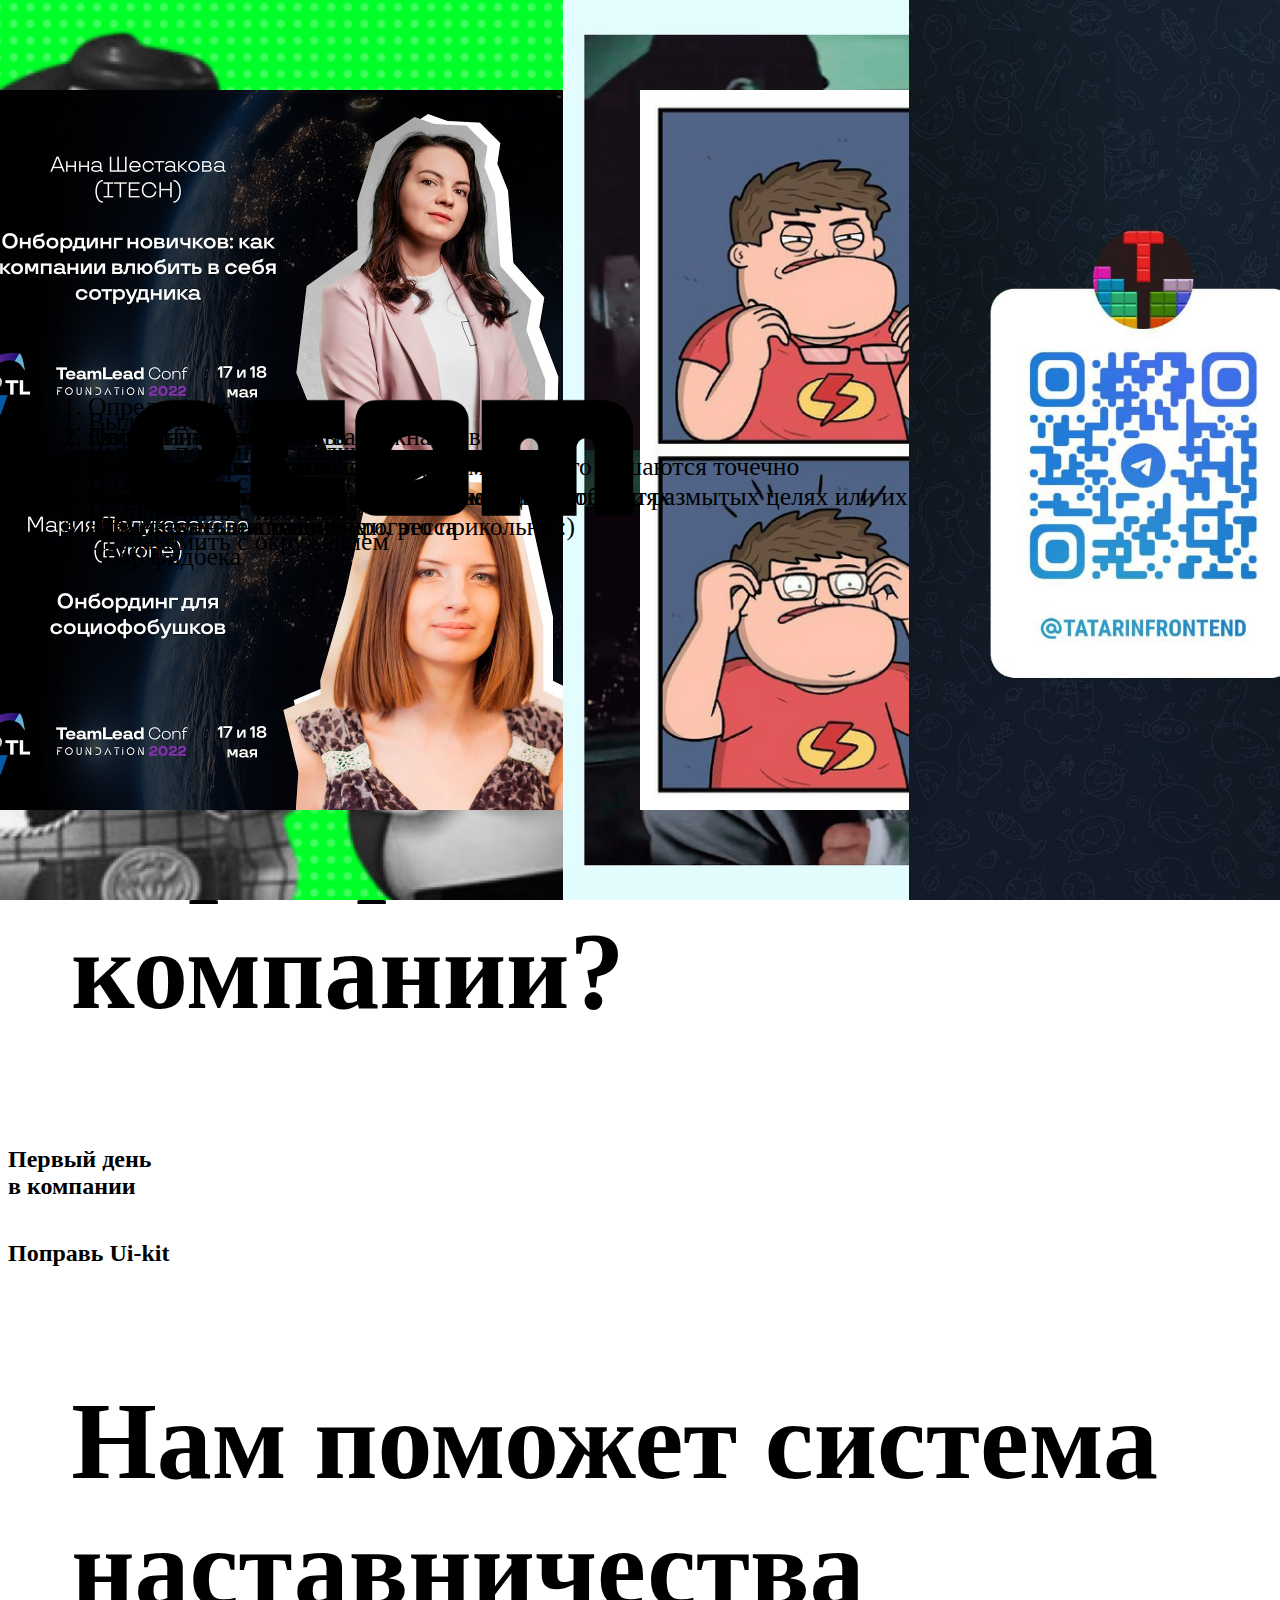
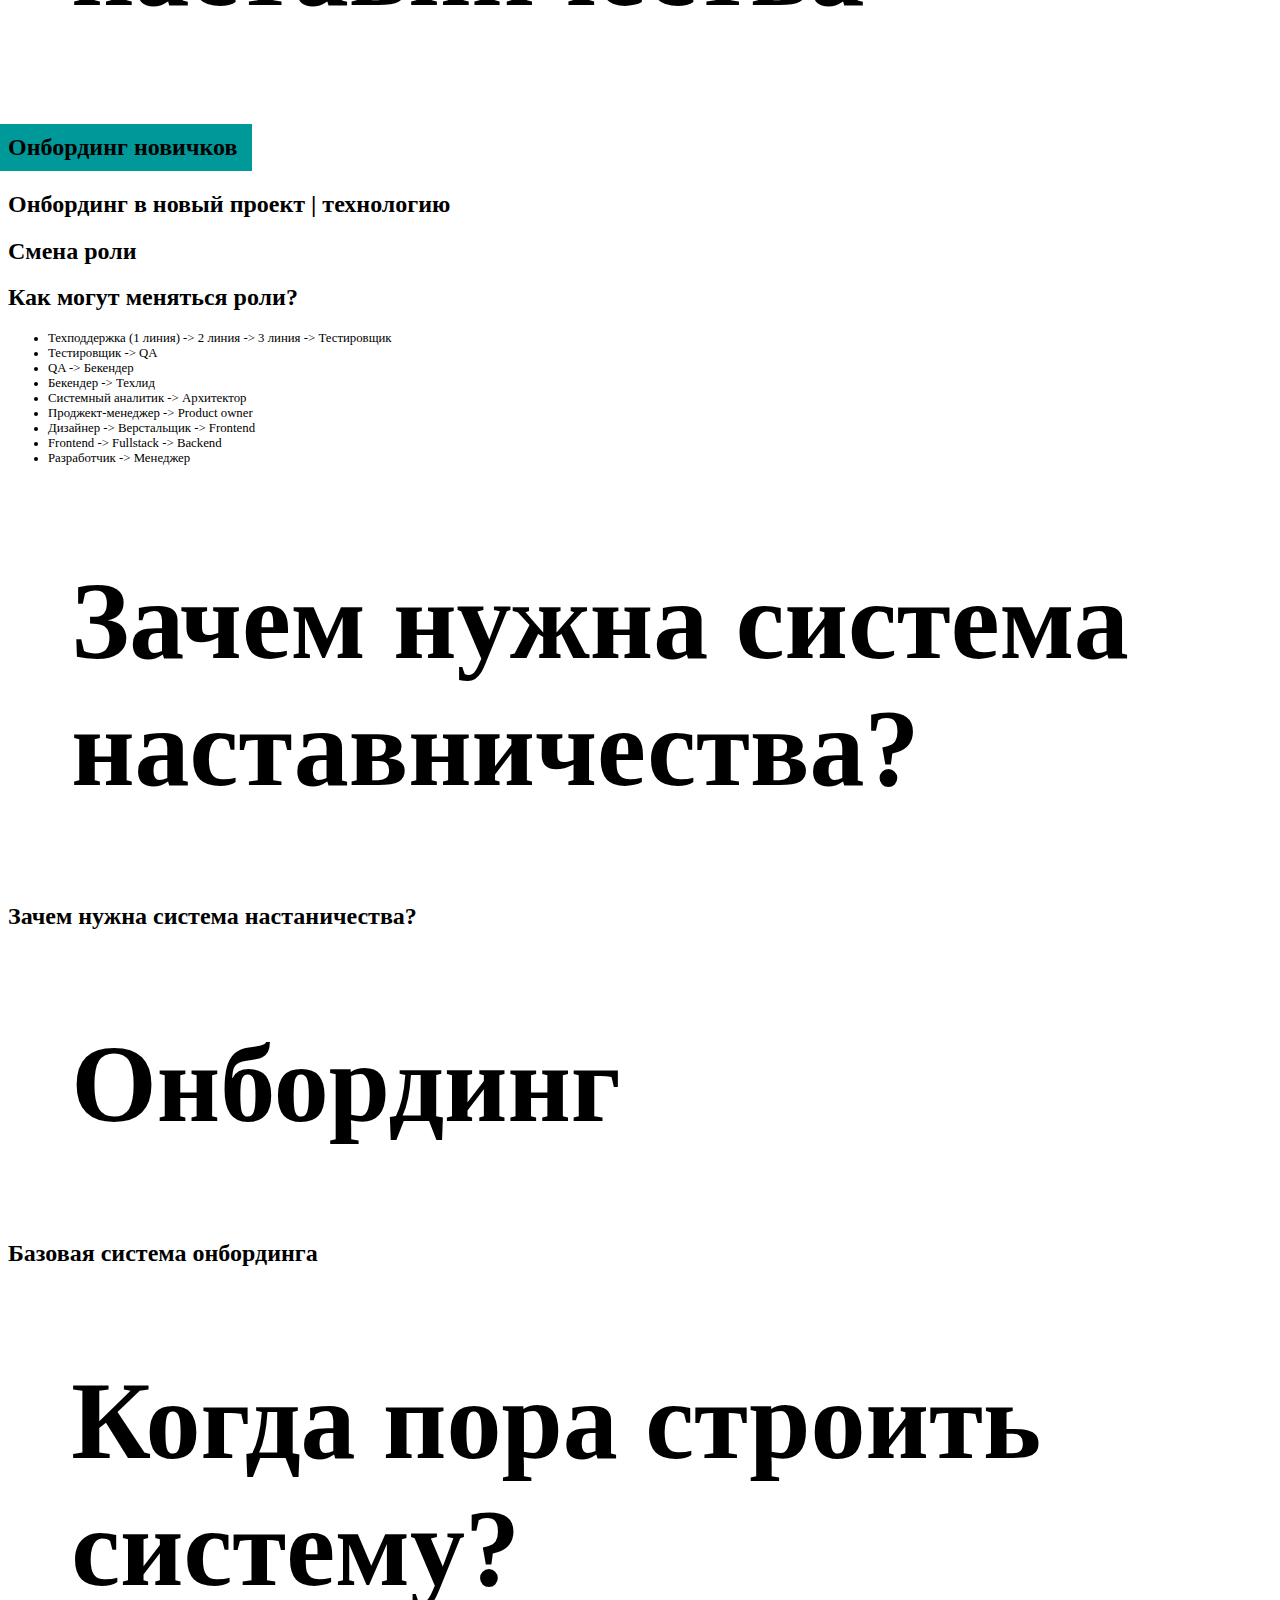
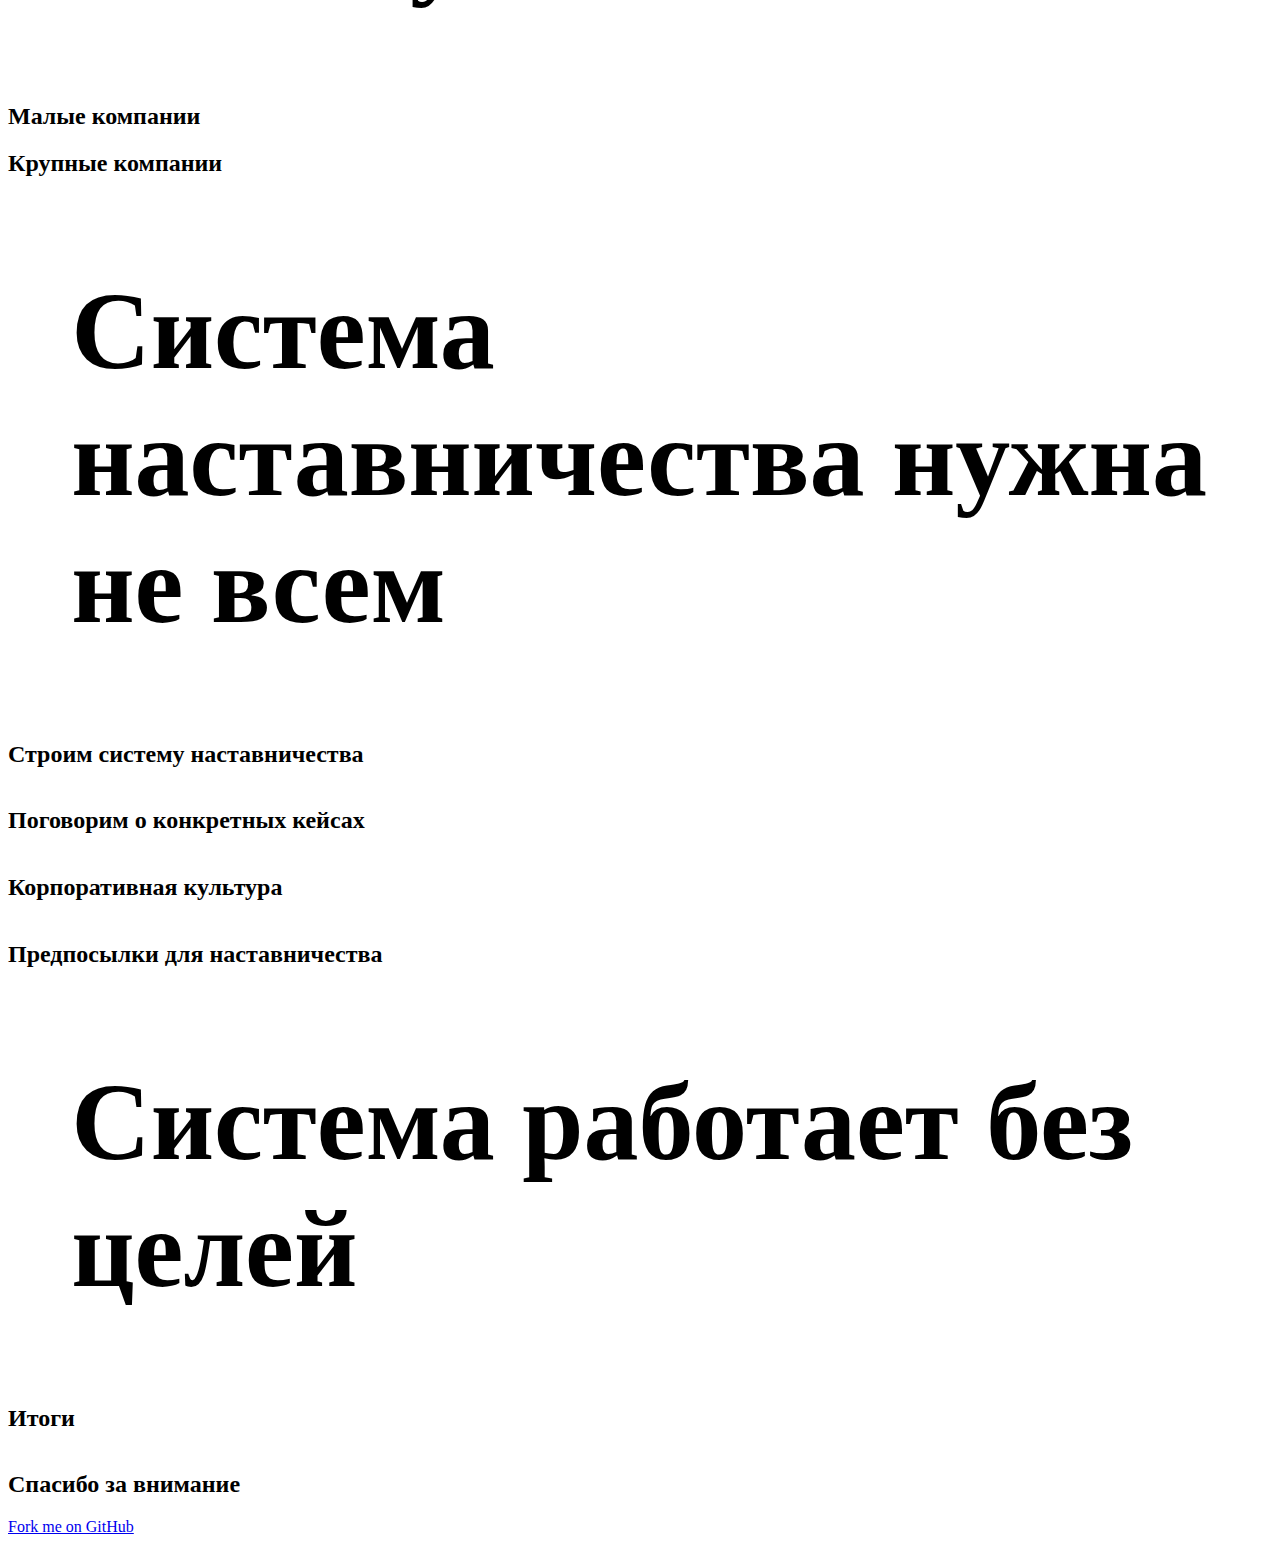
==== commit 0afa18e7: "bundle" ====
--- a/index.html
+++ b/index.html
@@ -119,7 +119,7 @@
     </section>
 
     <section class="slide">
-        <h2 class="shout shrink">Зачем нужна система настаничества?</h2>
+        <h2 class="shout shrink">Зачем нужна система наставничества?</h2>
     </section>
 
     <section class="slide">
@@ -155,7 +155,7 @@
             <ul class="center">
                 <ol>
                     <li class="next">Выдать доступы</li>
-                    <li class="next">Выдать полезнве ссылки</li>
+                    <li class="next">Выдать полезные ссылки</li>
                     <li class="next">Познакомить с командой</li>
                     <li class="next">Познакомить с проектом</li>
                     <li class="next">Познакомить с окружением</li>
@@ -212,23 +212,51 @@
         </div>
     </section>
 
+    <section class="slide text-with-image">
+        <div>
+            <h2 class="shrink">Поговорим о конкретных кейсах</h2>
+        </div>
+        <img src="./pictures/example.png" alt="Avatar" style="height: 100%; left: 44%; top: 50%; width: auto;">
+    </section>
+
     <section class="slide h-image">
         <img src="./pictures/ecom.png" alt="Avatar" style="width: 80%;">
     </section>
 
-    <section class="slide">
-        <div>
-            <h2>Предпосылки наставничества в ecom.tech</h2>
+    <section class="slide text-with-image">
+        <div>
+            <h2 class="shrink">Корпоративная культура</h2>
+        </div>
+        <img src="./pictures/corp_culture.jpg" alt="Avatar" style="height: 80%; left: 50%; top: 50%; width: auto;">
+    </section>
+
+    <section class="slide">
+        <div>
+            <h2>Предпосылки для наставничества</h2>
             <ul class="center">
                 <ol>
                     <li class="next">Неорганический рост</li>
                     <li class="next">Технологический разрыв между командами</li>
                     <li class="next">Большое количество экспертов в различных областях</li>
                     <li class="next">20% времени на развитие</li>
-                    <li class="next">Определение</li>
-                    <li class="next">Определение</li>
-                    <li class="next">Определение</li>
-                    <li class="next">Определение</li>
+                </ol>
+            </ul>
+        </div>
+    </section>
+
+    <section class="slide">
+        <h2 class="shout shrink">Система работает без целей</h2>
+    </section>
+
+    <section class="slide">
+        <div>
+            <h2>Итоги</h2>
+            <ul class="center">
+                <ol>
+                    <li class="next">Система наставничества нужна не всем</li>
+                    <li class="next">В маленьких компаниях проблемы чаще всего решаются точечно</li>
+                    <li class="next">В крупных компаниях система может работать при размытых целях или их отсутствии</li>
+                    <li class="next">Становитесь наставниками, это прикольно :)</li>
                 </ol>
             </ul>
         </div>
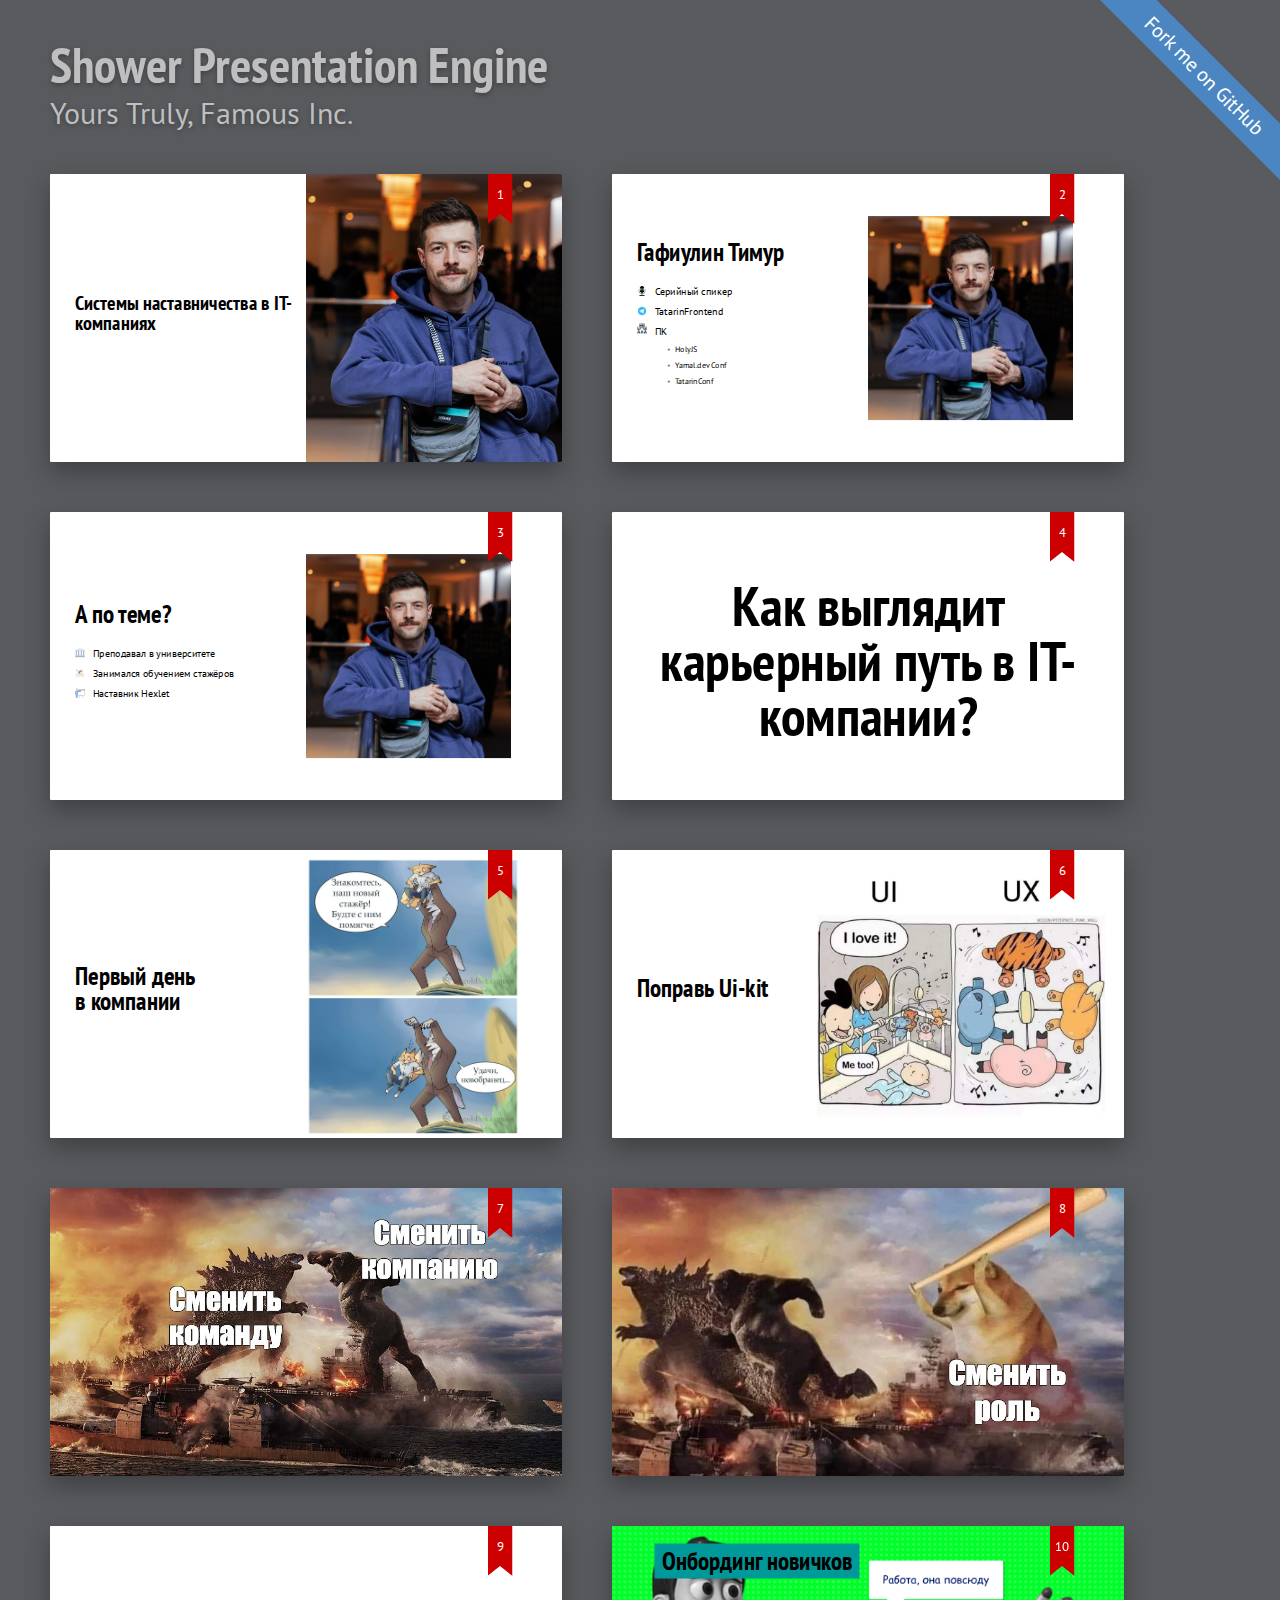
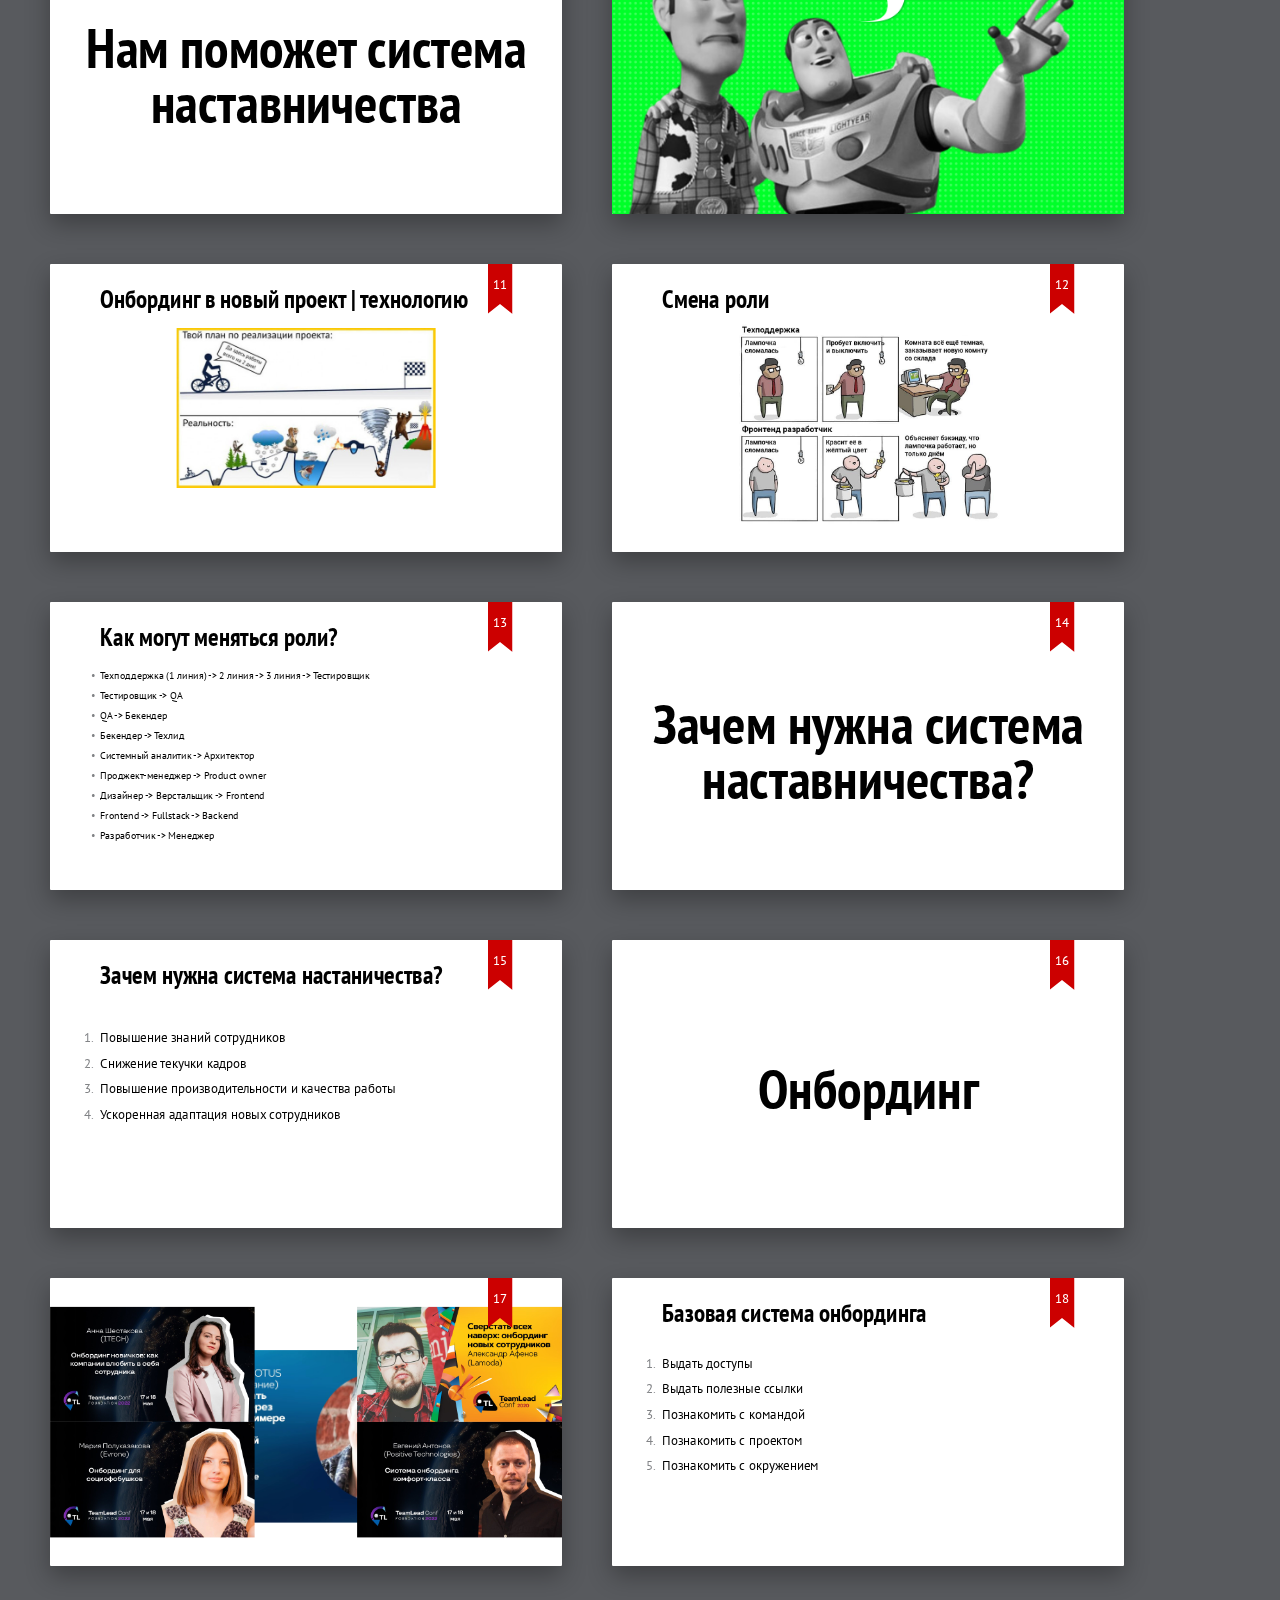
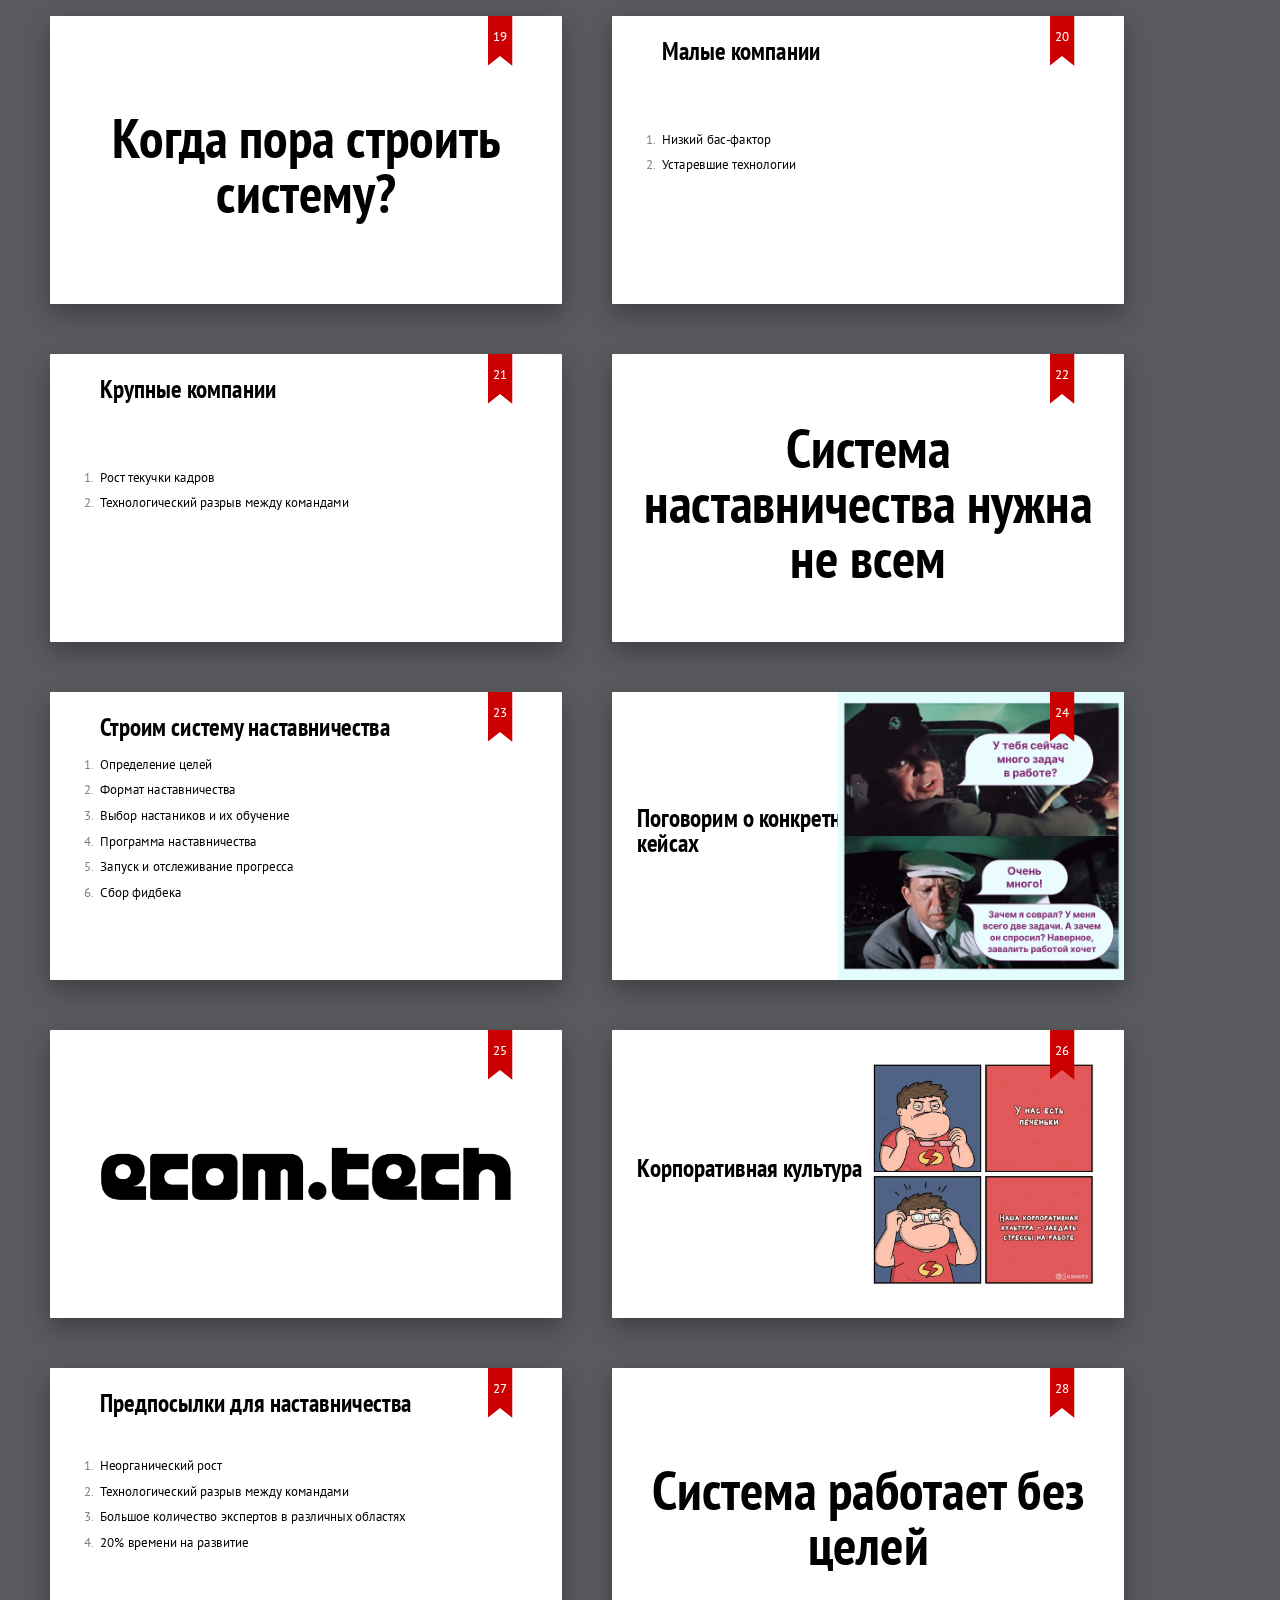
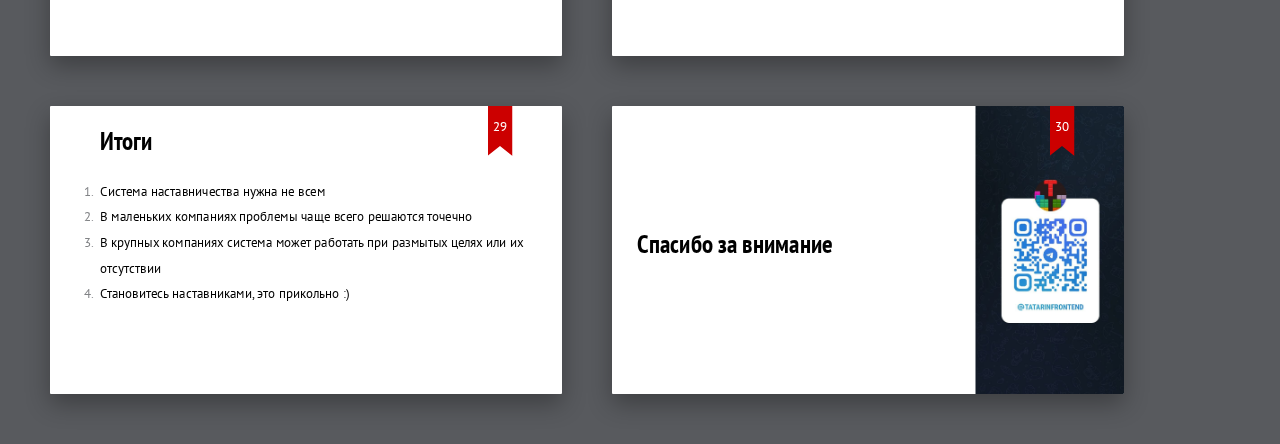
==== commit 2d3e7070: "Updates" ====
--- a/index.html
+++ b/index.html
@@ -4,7 +4,7 @@
     <title>Shower Presentation Engine</title>
     <meta charset="utf-8">
     <meta name="viewport" content="width=device-width, initial-scale=1">
-    <link rel="stylesheet" href="node_modules/@shower/ribbon/styles/styles.css">
+    <link rel="stylesheet" href="shower/themes/ribbon/styles/styles.css">
     <link rel="stylesheet" href="./styles.css">
     <style>
         .shower {
@@ -275,7 +275,7 @@
 
     <div class="progress"></div>
 
-    <script src="node_modules/@shower/core/dist/shower.js"></script>
+    <script src="shower/shower.js"></script>
     <!-- Copyright © 2023 Yours Truly, Famous Inc. -->
 
 </body>
--- a/shower/themes/ribbon/styles/styles.css
+++ b/shower/themes/ribbon/styles/styles.css
@@ -0,0 +1,9 @@
+/* Styles */
+
+@import 'fonts.css';
+@import 'shower/shower.css';
+@import 'blocks/badge.css';
+@import 'blocks/caption.css';
+@import 'blocks/progress.css';
+@import 'blocks/region.css';
+@import 'slide/slide.css';
